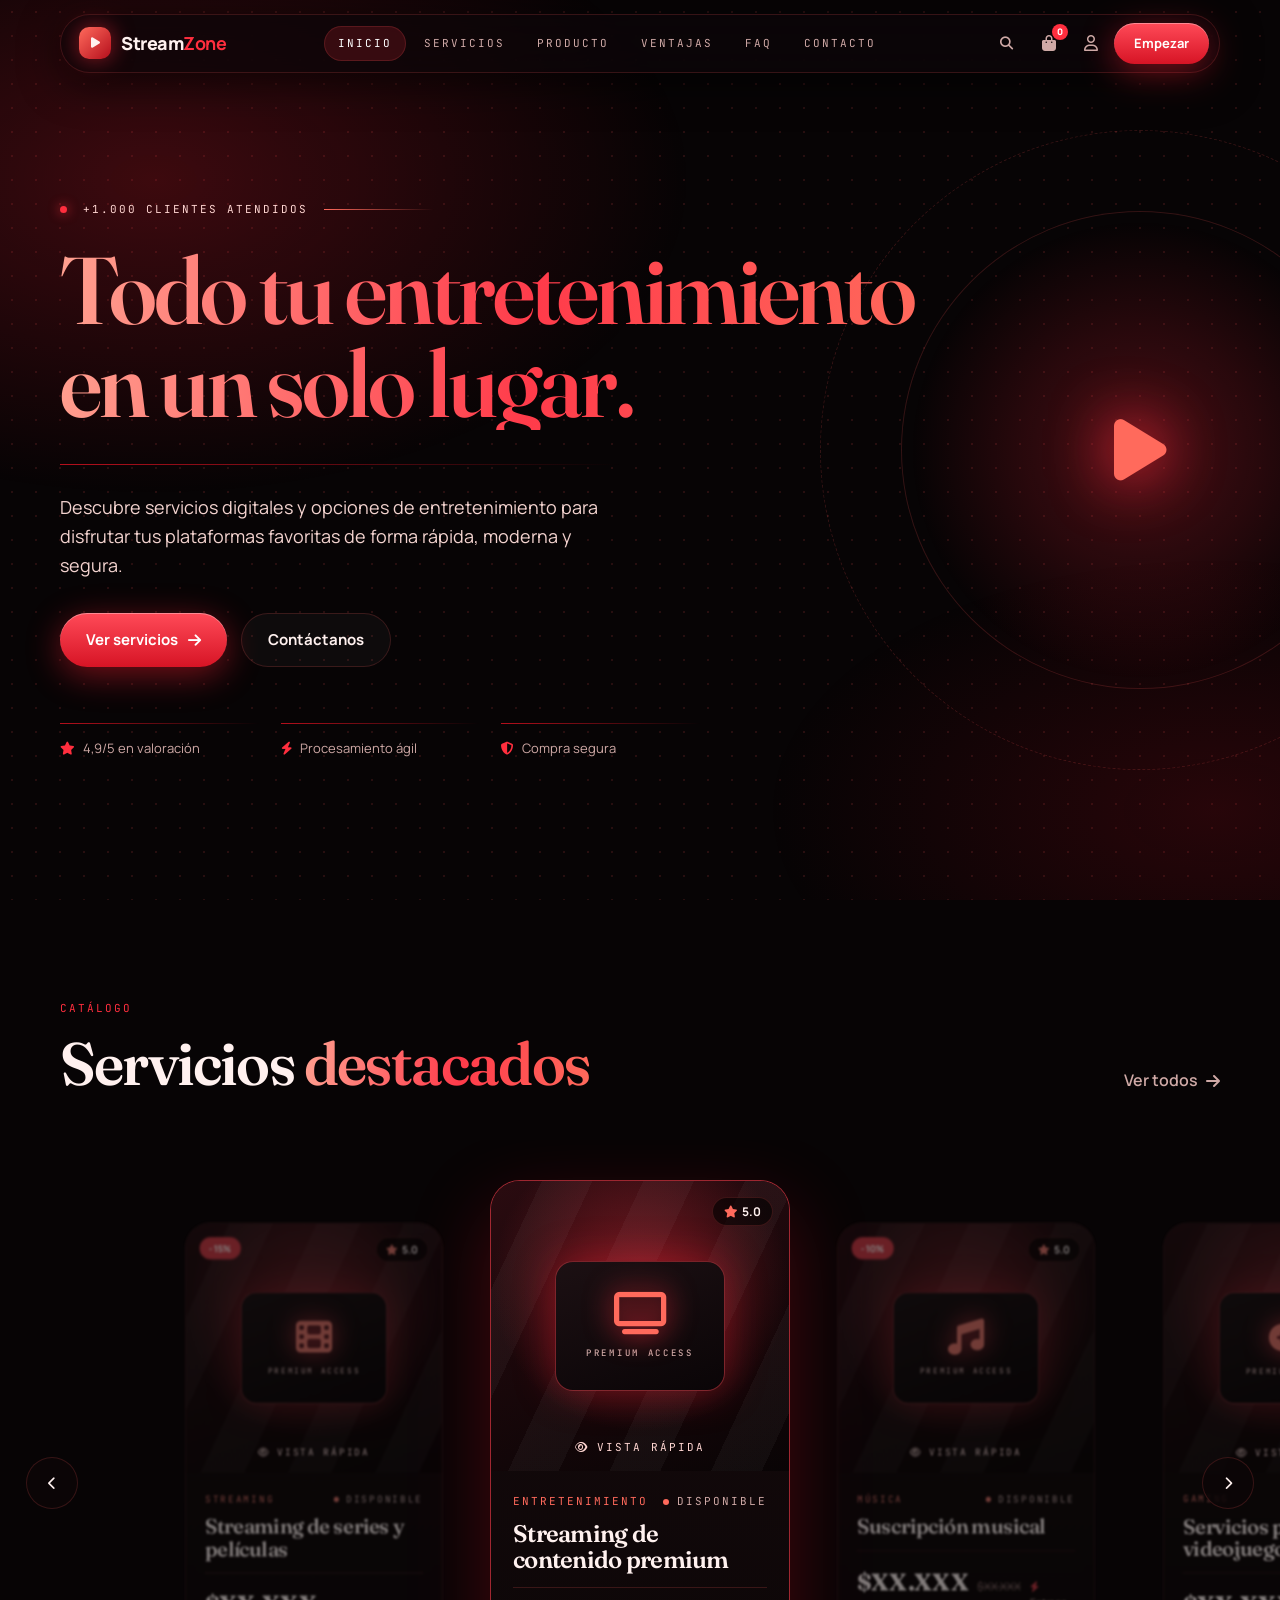
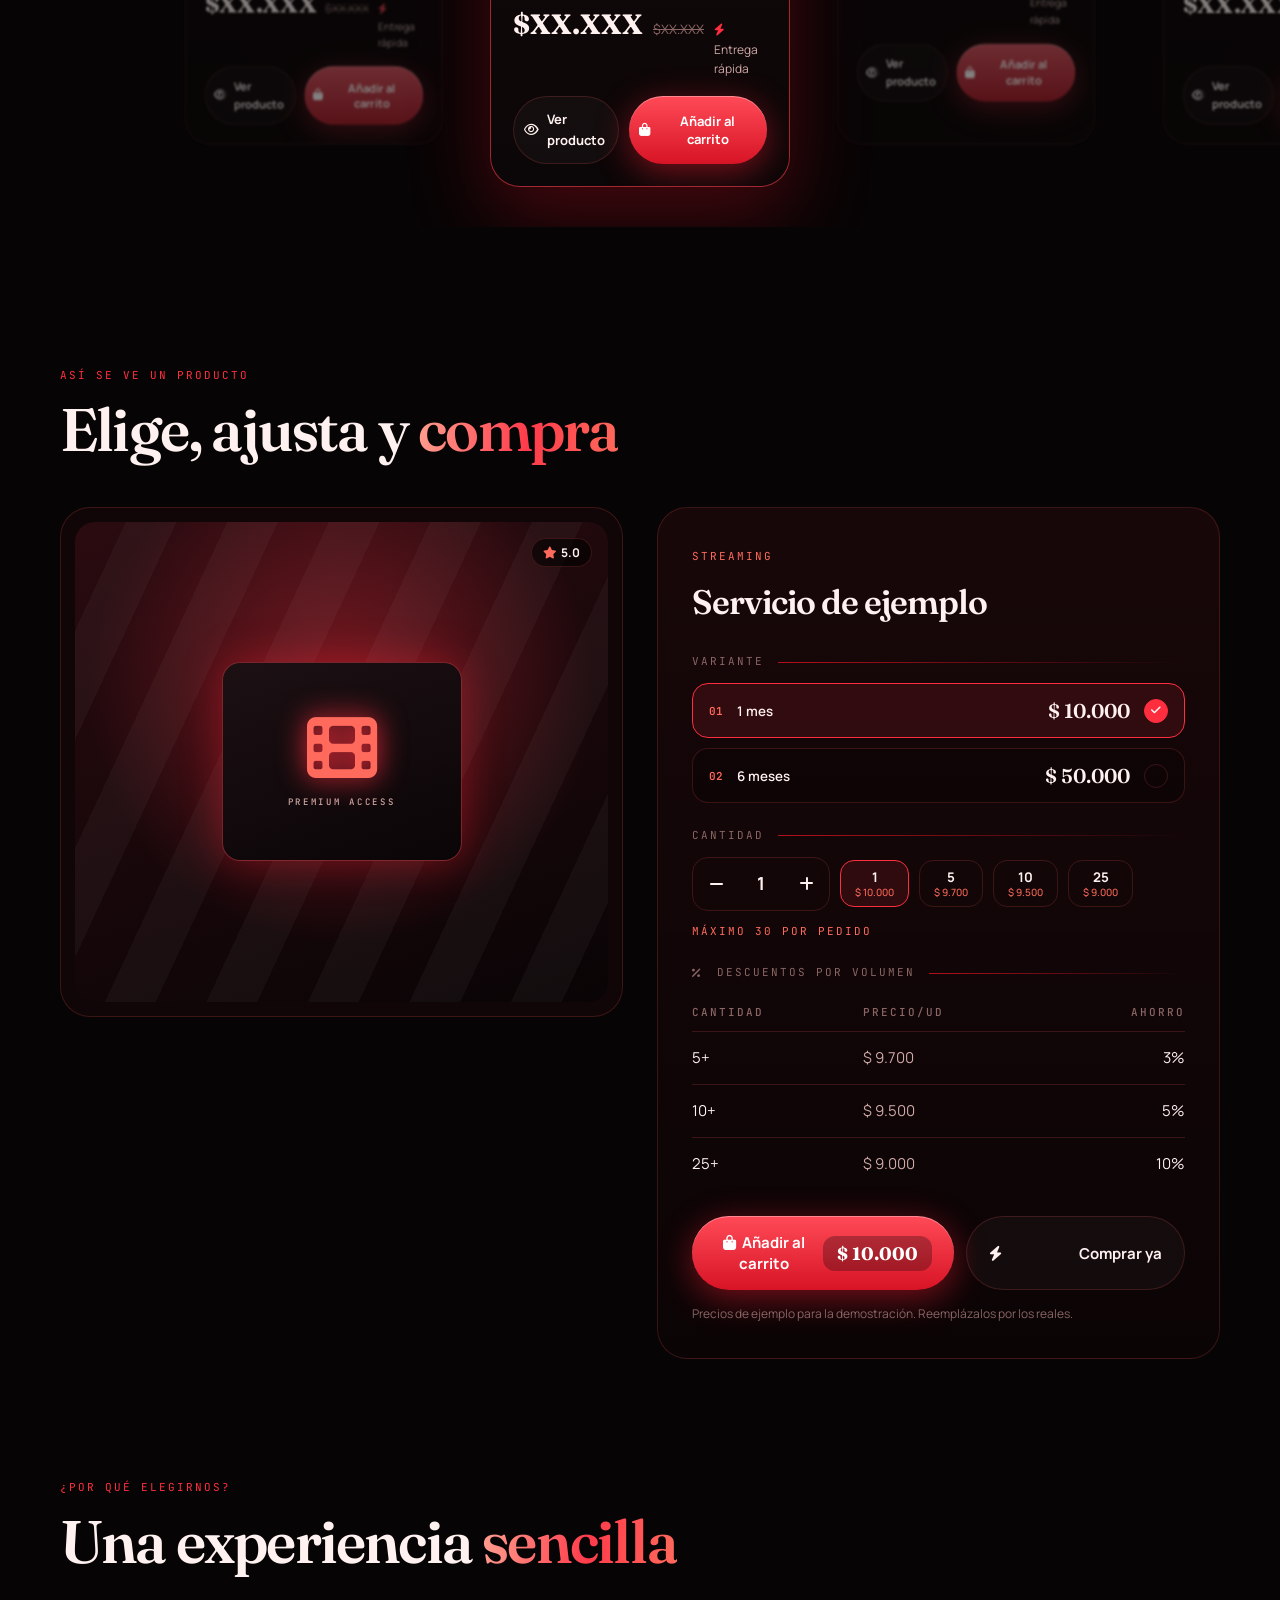
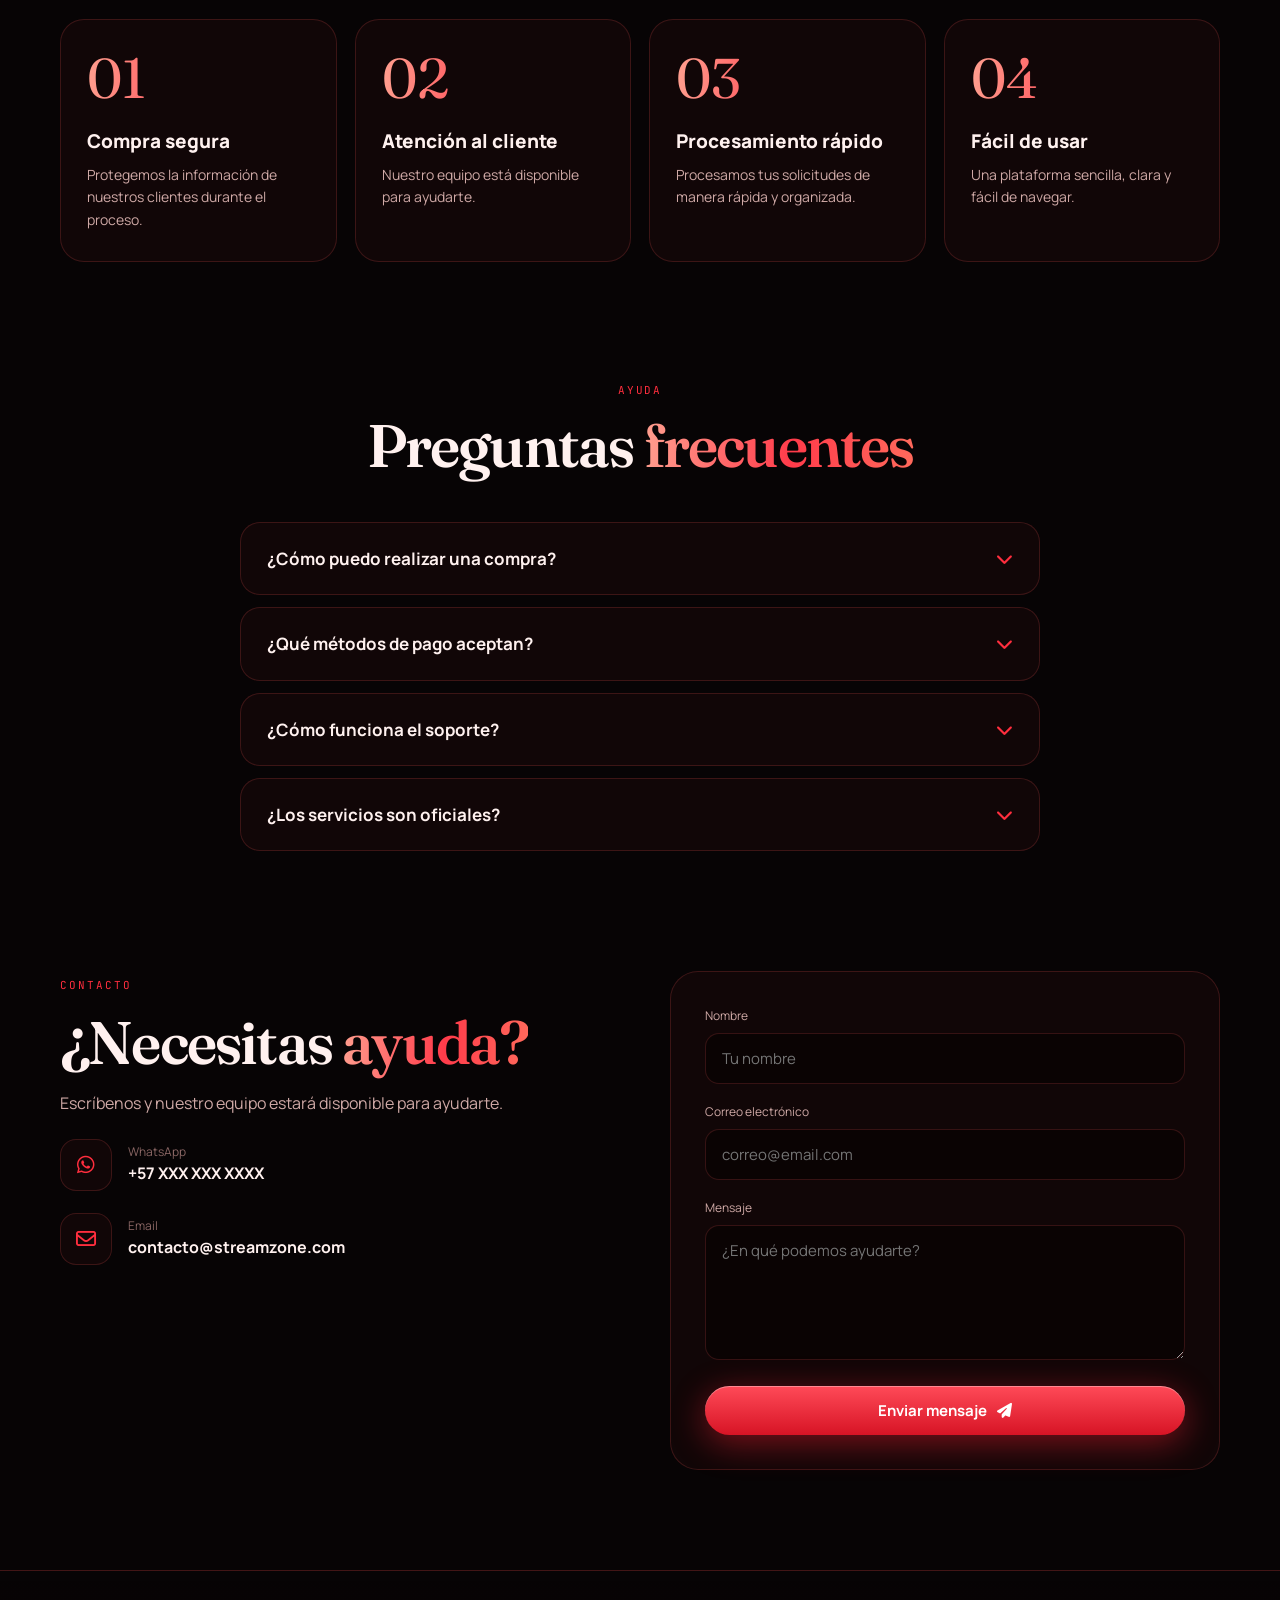
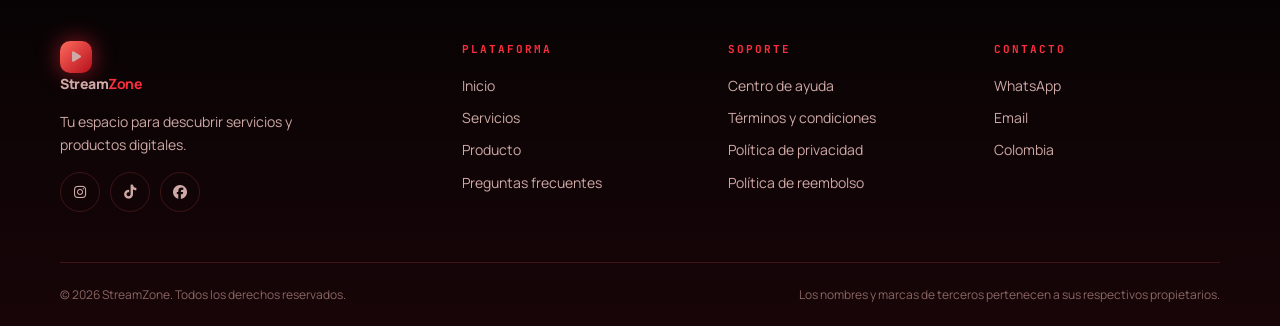
==== index.html @ 8db38787 "Add files via upload" ====
<!DOCTYPE html>
<html lang="es">
<head>
<meta charset="UTF-8">
<meta name="viewport" content="width=device-width, initial-scale=1.0">
<meta name="description" content="StreamZone - Tienda de servicios digitales y entretenimiento.">
<title>StreamZone | Servicios Digitales</title>
<link rel="preconnect" href="https://fonts.googleapis.com">
<link rel="preconnect" href="https://fonts.gstatic.com" crossorigin>
<link rel="stylesheet" href="https://fonts.googleapis.com/css2?family=Fraunces:opsz,wght@9..144,500;9..144,600&family=JetBrains+Mono:wght@400;500&family=Manrope:wght@400;500;600;700;800&display=swap">
<link rel="stylesheet" href="https://cdnjs.cloudflare.com/ajax/libs/font-awesome/6.5.2/css/all.min.css">
<style>
:root{--bg:#070405;--bg2:#0f0709;--card:rgba(255,70,70,.045);--line:rgba(255,90,90,.18);--tx:#fff1ef;--tx2:#cfa9a6;--tx3:#8a6664;--r:#ff2e3e;--r2:#ff6a5c;--r3:#b50f1c;--cw:300px}
*{margin:0;padding:0;box-sizing:border-box}
html{scroll-behavior:smooth;scroll-padding-top:100px}
body{font-family:Manrope,system-ui,sans-serif;background:var(--bg);color:var(--tx);line-height:1.6;overflow-x:hidden;-webkit-font-smoothing:antialiased}
a{color:inherit;text-decoration:none}button,input,textarea{font-family:inherit}button{border:0;cursor:pointer;background:none;color:inherit}
:focus-visible{outline:2px solid var(--r);outline-offset:3px}[hidden]{display:none!important}
.wrap{width:min(calc(100% - 40px),1160px);margin-inline:auto}
.mono{font-family:"JetBrains Mono",monospace;text-transform:uppercase;letter-spacing:.18em;font-size:11px}
h1,h2,h3,.sf{font-family:Fraunces,Georgia,serif;font-weight:600;letter-spacing:-.03em}
.grad{background:linear-gradient(95deg,#ffa090,#ff3b4a 55%,#ff6a5c);-webkit-background-clip:text;background-clip:text;color:transparent}
body::before{content:"";position:fixed;inset:0;z-index:-1;background:radial-gradient(ellipse 60% 50% at 12% 20%,rgba(255,30,50,.22),transparent 70%),radial-gradient(ellipse 50% 40% at 95% 90%,rgba(190,15,30,.18),transparent 70%),radial-gradient(rgba(255,90,90,.13) 1px,transparent 1px) 0 0/24px 24px}

/* NAV */
.nav{position:fixed;top:14px;left:50%;transform:translateX(-50%);z-index:50;width:min(calc(100% - 28px),1160px);display:flex;align-items:center;justify-content:space-between;gap:16px;padding:8px 10px 8px 18px;background:rgba(12,6,8,.75);border:1px solid var(--line);border-radius:60px;-webkit-backdrop-filter:blur(18px);backdrop-filter:blur(18px);box-shadow:0 10px 40px rgba(0,0,0,.6)}
.logo{display:flex;align-items:center;gap:10px;font-weight:800;font-size:18px;letter-spacing:-.5px}
.logo i{width:32px;height:32px;display:grid;place-items:center;border-radius:10px;background:linear-gradient(135deg,var(--r2),var(--r3));font-size:12px;box-shadow:0 0 22px rgba(255,40,60,.55)}
.logo b{color:var(--r)}
.menu{display:flex;gap:4px}
.menu a{padding:9px 14px;border-radius:40px;color:var(--tx2);transition:.25s}
.menu a:hover{color:#fff}.menu a.active{color:#fff;background:rgba(255,46,62,.16);box-shadow:inset 0 0 0 1px var(--line)}
.acts{display:flex;align-items:center;gap:4px}
.ib{width:38px;height:38px;display:grid;place-items:center;border-radius:50%;color:var(--tx2);position:relative;transition:.25s}
.ib:hover{background:rgba(255,46,62,.14);color:#fff}
.cart-count{position:absolute;top:0;right:0;min-width:16px;height:16px;padding:0 4px;border-radius:9px;background:var(--r);color:#fff;font-size:9px;font-weight:800;display:grid;place-items:center}
.btn{display:inline-flex;align-items:center;justify-content:center;gap:10px;padding:14px 26px;border-radius:50px;font-weight:700;font-size:15px;transition:.3s}
.btn:hover{transform:translateY(-2px)}
.btn-r{background:linear-gradient(180deg,#ff4a58,#d71425);color:#fff;box-shadow:0 8px 34px rgba(255,30,50,.45),inset 0 1px 0 rgba(255,255,255,.35)}
.btn-r:hover{box-shadow:0 12px 48px rgba(255,30,50,.7),inset 0 1px 0 rgba(255,255,255,.35)}
.btn-g{border:1px solid var(--line);background:rgba(255,255,255,.03)}.btn-g:hover{background:rgba(255,46,62,.12)}
.btn:disabled{opacity:.7;transform:none;cursor:default}
.nav .btn{padding:10px 20px;font-size:13px}
.mb{display:none}
.sbar{position:fixed;top:78px;left:50%;transform:translateX(-50%);z-index:49;width:min(calc(100% - 28px),700px);display:flex;gap:8px;padding:8px;background:rgba(12,6,8,.92);border:1px solid var(--line);border-radius:40px;-webkit-backdrop-filter:blur(18px);backdrop-filter:blur(18px)}
.sbar input{flex:1;background:none;border:0;color:#fff;padding:8px 14px;font-size:14px}.sbar input:focus{outline:0}

/* HERO */
.hero{min-height:100vh;display:flex;align-items:center;padding:130px 0 70px;position:relative;overflow:hidden}
.ring{position:absolute;right:-180px;top:50%;width:640px;height:640px;margin-top:-320px;border-radius:50%;border:1px dashed var(--line);animation:spin 60s linear infinite}
.ring::before{content:"";position:absolute;inset:80px;border-radius:50%;border:1px solid var(--line);background:radial-gradient(circle,rgba(255,40,60,.28),transparent 68%)}
.ring i{position:absolute;left:50%;top:50%;transform:translate(-50%,-50%);font-size:70px;color:var(--r2);filter:drop-shadow(0 0 30px var(--r))}
.eye{display:flex;align-items:center;gap:16px;color:#ffd6d2;margin-bottom:26px}
.eye::before{content:"";width:7px;height:7px;border-radius:50%;background:var(--r);box-shadow:0 0 12px var(--r)}
.eye::after{content:"";width:110px;height:1px;background:linear-gradient(90deg,var(--r2),transparent)}
h1{font-size:clamp(46px,7.4vw,100px);line-height:.98;margin-bottom:34px;max-width:860px;position:relative}
.rule{height:1px;max-width:560px;background:linear-gradient(90deg,var(--r3),transparent);margin-bottom:28px}
.lead{max-width:540px;color:#f3d3cf;font-size:18px;margin-bottom:34px;position:relative}
.hb{display:flex;flex-wrap:wrap;gap:14px;margin-bottom:56px;position:relative}
.strip{display:flex;flex-wrap:wrap;gap:22px;max-width:640px;position:relative}
.strip div{flex:1;min-width:150px;padding-top:14px;border-top:1px solid;border-image:linear-gradient(90deg,var(--r3),transparent) 1;font-size:13px;color:var(--tx2);display:flex;gap:8px;align-items:center}
.strip i{color:var(--r)}
@keyframes spin{to{transform:rotate(360deg)}}

/* SECCIONES */
.sec{padding:100px 0}
.sh{display:flex;justify-content:space-between;align-items:flex-end;gap:20px;margin-bottom:46px;flex-wrap:wrap}
.sh .mono{color:var(--r);display:block;margin-bottom:14px}
h2{font-size:clamp(34px,4.8vw,60px);line-height:1.04}
.sh>a{color:var(--tx2);display:flex;gap:8px;align-items:center;font-weight:600}.sh>a:hover{color:var(--r2)}

/* CARRUSEL */
.carw{position:relative}
.car{display:flex;gap:26px;overflow-x:auto;scroll-snap-type:x mandatory;padding:40px calc(50% - var(--cw)/2);scrollbar-width:none;-webkit-overflow-scrolling:touch}
.car::-webkit-scrollbar{display:none}
.car .card{flex:0 0 var(--cw);scroll-snap-align:center;border:1px solid var(--line);border-radius:30px;background:linear-gradient(180deg,#160a0c,#0b0607);overflow:hidden;transform:scale(.86);opacity:.5;filter:blur(1.5px) saturate(.7);transition:transform .45s,opacity .45s,filter .45s,border-color .45s,box-shadow .45s}
.car .card.on{transform:none;opacity:1;filter:none;border-color:rgba(255,60,75,.6);box-shadow:0 30px 80px rgba(255,20,40,.25)}
.art{position:relative;height:290px;display:grid;place-items:center;background:radial-gradient(circle at 50% 35%,rgba(255,50,65,.4),transparent 62%),linear-gradient(160deg,#2a0b10,#090405);overflow:hidden}
.art::before{content:"";position:absolute;inset:0;background:repeating-linear-gradient(115deg,transparent 0 46px,rgba(255,255,255,.035) 46px 92px)}
.env{position:relative;width:170px;padding:30px 16px;border-radius:18px;text-align:center;background:linear-gradient(160deg,#1c1013,#0a0507);border:1px solid rgba(255,70,80,.45);box-shadow:0 0 40px rgba(255,30,50,.35)}
.env i{font-size:42px;color:var(--r2);filter:drop-shadow(0 0 14px var(--r));margin-bottom:12px;display:block}
.env b{display:block;font-family:"JetBrains Mono",monospace;font-size:9px;letter-spacing:.3em;color:var(--tx2);font-weight:500}
.rate{position:absolute;top:16px;right:16px;padding:4px 11px;border-radius:20px;background:rgba(0,0,0,.6);border:1px solid var(--line);font-size:12px;font-weight:700;z-index:2}.rate i{color:var(--r2);margin-right:4px}
.dsc{position:absolute;top:16px;left:16px;padding:4px 11px;border-radius:20px;background:var(--r);font-size:11px;font-weight:800;z-index:2}
.qv{position:absolute;bottom:14px;left:0;right:0;text-align:center;color:#ffd6d2;z-index:2}.qv i{margin-right:8px}
.inf{padding:22px}
.row{display:flex;justify-content:space-between;margin-bottom:10px}
.row .c1{color:var(--r2)}.row .stk{color:var(--tx2)}.row .stk::before{content:"";display:inline-block;width:6px;height:6px;border-radius:50%;background:#ff6a5c;margin-right:8px}
.inf h3{font-size:24px;line-height:1.1;margin-bottom:14px}
.pr{display:flex;align-items:baseline;gap:10px;padding-top:14px;border-top:1px solid var(--line);margin-bottom:18px}
.pr strong{font-family:Fraunces,serif;font-size:28px}.pr s{color:var(--tx3);font-size:13px}
.pr span{margin-left:auto;color:var(--tx2);font-size:12px}.pr span i{color:var(--r);margin-right:5px}
.bt{display:grid;grid-template-columns:1fr 1.3fr;gap:10px}
.bt .btn{padding:12px 10px;font-size:13px;gap:8px}
.add.added{background:#2bd576!important;transform:scale(1.04)}
.nx{position:absolute;top:50%;right:2%;margin-top:-26px;width:52px;height:52px;border-radius:50%;border:1px solid var(--line);background:rgba(12,6,8,.85);display:grid;place-items:center;z-index:5;transition:.25s}
.nx:hover{background:var(--r);border-color:var(--r)}.pv{right:auto;left:2%}
.nores{text-align:center;color:var(--tx2);padding:30px 0}

/* DETALLE */
.det{display:grid;grid-template-columns:1fr 1fr;gap:34px;align-items:start}
.frame{padding:14px;border:1px solid var(--line);border-radius:30px;background:var(--card);position:sticky;top:100px}
.frame .art{height:min(480px,70vw);border-radius:20px}.frame .env{width:240px;padding:50px 20px}.frame .env i{font-size:70px}
.panel{padding:34px;border:1px solid var(--line);border-radius:30px;background:linear-gradient(180deg,rgba(255,60,70,.07),rgba(255,60,70,.02))}
.panel h3{font-size:34px;margin:8px 0 22px}
.lb{display:flex;align-items:center;gap:14px;color:var(--tx3);margin:24px 0 12px}.lb::after{content:"";flex:1;height:1px;background:linear-gradient(90deg,var(--r3),transparent)}
.var{display:flex;align-items:center;gap:14px;width:100%;padding:14px 16px;margin-bottom:10px;border:1px solid var(--line);border-radius:16px;background:rgba(0,0,0,.25);text-align:left;font-weight:600;transition:.25s}
.var small{color:var(--r2);font-family:"JetBrains Mono",monospace;font-size:11px}
.var em{margin-left:auto;font-style:normal;font-family:Fraunces,serif;font-size:20px}
.var u{width:24px;height:24px;border-radius:50%;border:1px solid var(--line);display:grid;place-items:center;font-size:11px;text-decoration:none;color:transparent}
.var[aria-pressed=true]{border-color:var(--r);background:rgba(255,46,62,.12)}.var[aria-pressed=true] u{background:var(--r);border-color:var(--r);color:#fff}
.qr{display:flex;flex-wrap:wrap;gap:10px;align-items:center}
.qs{display:flex;align-items:center;border:1px solid var(--line);border-radius:16px;overflow:hidden}
.qs button{width:46px;height:52px;font-size:16px}.qs button:hover{background:rgba(255,46,62,.15)}
.qs output{min-width:44px;text-align:center;font-weight:700;font-size:18px}
.pz{padding:8px 14px;border:1px solid var(--line);border-radius:14px;text-align:center;font-weight:700;line-height:1.25;transition:.25s}
.pz small{display:block;font-size:10px;color:var(--r2);font-weight:500}
.pz:hover,.pz.on{border-color:var(--r);background:rgba(255,46,62,.12)}
.mx{color:var(--r2);margin-top:12px}
table{width:100%;border-collapse:collapse;font-size:15px}
th{color:var(--tx3);font-weight:500;text-align:left;padding:10px 0}th:last-child,td:last-child{text-align:right}
td{padding:14px 0;border-top:1px solid var(--line)}td:nth-child(2){color:var(--tx2)}
.cta{display:grid;grid-template-columns:1.2fr 1fr;gap:12px;margin-top:26px}
.cta .btn{justify-content:space-between;padding:16px 22px}
.cta .pt{padding:6px 14px;border-radius:12px;background:rgba(0,0,0,.28);font-family:Fraunces,serif;font-size:18px}
.note{color:var(--tx3);font-size:12px;margin-top:14px}

/* VENTAJAS / FAQ / CONTACTO */
.adv{display:grid;grid-template-columns:repeat(4,1fr);gap:18px}
.card.ad{padding:30px 26px;border:1px solid var(--line);border-radius:24px;background:var(--card);transition:.3s}
.card.ad:hover{transform:translateY(-5px);border-color:rgba(255,60,75,.55)}
.n{font-family:Fraunces,serif;font-size:56px;line-height:1;margin-bottom:20px;display:block}
.ad h3{font-family:Manrope;font-size:19px;font-weight:800;margin-bottom:8px;letter-spacing:0}.ad p{color:var(--tx2);font-size:14px}
.faq{max-width:800px;margin-inline:auto;display:grid;gap:12px}
details{border:1px solid var(--line);border-radius:20px;background:var(--card);transition:.3s}
details[open]{border-color:rgba(255,60,75,.55);background:rgba(255,46,62,.07)}
summary{list-style:none;display:flex;justify-content:space-between;gap:16px;align-items:center;padding:22px 26px;font-weight:700;font-size:17px;cursor:pointer}
summary::-webkit-details-marker{display:none}summary i{color:var(--r);transition:.3s}details[open] summary i{transform:rotate(180deg)}
details p{padding:0 26px 24px;color:var(--tx2)}
.cg{display:grid;grid-template-columns:1fr 1fr;gap:60px;align-items:start}
.ci{display:flex;gap:16px;align-items:center;margin-top:22px}
.ci>i{width:52px;height:52px;display:grid;place-items:center;border-radius:16px;border:1px solid var(--line);color:var(--r);font-size:20px;background:var(--card)}
.ci span{display:block;color:var(--tx3);font-size:12px}
form{padding:34px;border:1px solid var(--line);border-radius:28px;background:var(--card)}
.fg{margin-bottom:18px}.fg label{display:block;font-size:12px;margin-bottom:8px;color:var(--tx2)}
.fg input,.fg textarea{width:100%;padding:14px 16px;border-radius:14px;border:1px solid var(--line);background:rgba(0,0,0,.4);color:#fff;font-size:15px;resize:vertical}
.fg input:focus,.fg textarea:focus{outline:0;border-color:var(--r);box-shadow:0 0 0 4px rgba(255,46,62,.16)}
form .btn{width:100%}

/* FOOTER */
footer{border-top:1px solid var(--line);padding:70px 0 0;background:linear-gradient(180deg,transparent,rgba(255,30,50,.07))}
.fgrid{display:grid;grid-template-columns:1.6fr 1fr 1fr 1fr;gap:40px;padding-bottom:50px}
.fgrid p{color:var(--tx2);font-size:14px;margin:16px 0;max-width:300px}
.fgrid h4{color:var(--r);margin-bottom:16px}
.fgrid a,.fgrid span{display:block;color:var(--tx2);font-size:14px;margin-bottom:10px}.fgrid a:hover{color:var(--r2)}
.soc{display:flex;gap:10px}.soc a{width:40px;height:40px;display:grid!important;place-items:center;border:1px solid var(--line);border-radius:50%;margin:0!important}
.fb{border-top:1px solid var(--line);padding:22px 0;color:var(--tx3);font-size:12px;display:flex;justify-content:space-between;flex-wrap:wrap;gap:8px}
.up{position:fixed;right:20px;bottom:20px;width:48px;height:48px;border-radius:50%;border:1px solid var(--line);background:rgba(12,6,8,.85);z-index:40;display:grid;place-items:center;transition:.25s}.up:hover{background:var(--r)}

.rv{opacity:0;transform:translateY(30px);transition:opacity .8s ease,transform .8s ease}.rv.in{opacity:1;transform:none}
@media(max-width:980px){
.det,.cg{grid-template-columns:1fr}.frame{position:static}.adv{grid-template-columns:repeat(2,1fr)}.fgrid{grid-template-columns:1fr 1fr}.ring{opacity:.4}
.mb{display:grid}.nav .btn{display:none}
.menu{display:none;position:absolute;top:calc(100% + 10px);left:0;right:0;flex-direction:column;padding:12px;background:rgba(12,6,8,.97);border:1px solid var(--line);border-radius:24px}
.menu.active{display:flex}.menu a{padding:14px 16px}}
@media(max-width:600px){:root{--cw:262px}.sec{padding:70px 0}.adv,.fgrid{grid-template-columns:1fr}.nx{display:none}.panel{padding:24px}.cta{grid-template-columns:1fr}}
@media(prefers-reduced-motion:reduce){*{animation:none!important;transition:none!important}.rv{opacity:1;transform:none}}

</style>
</head>
<body>
<header class="nav">
<a href="index.html" class="logo"><i class="fa-solid fa-play"></i><span>Stream<b>Zone</b></span></a>
<nav class="menu mono" id="menu"><a href="#inicio" class="active">Inicio</a><a href="#servicios">Servicios</a><a href="#detalle">Producto</a><a href="#ventajas">Ventajas</a><a href="#preguntas">FAQ</a><a href="#contacto">Contacto</a></nav>
<div class="acts">
<button class="ib sb" aria-label="Buscar" aria-expanded="false"><i class="fa-solid fa-magnifying-glass"></i></button>
<a href="pages/carrito.html" class="ib" aria-label="Carrito"><i class="fa-solid fa-bag-shopping"></i><span class="cart-count">0</span></a>
<a href="pages/login.html" class="ib" aria-label="Iniciar sesión"><i class="fa-regular fa-user"></i></a>
<a href="#servicios" class="btn btn-r">Empezar</a>
<button class="ib mb" aria-label="Abrir menú" aria-expanded="false"><i class="fa-solid fa-bars"></i></button></div>
</header>
<div class="sbar" hidden><input type="search" id="q" placeholder="Buscar servicio: streaming, música, gaming..." aria-label="Buscar servicio"><button class="ib sc" aria-label="Limpiar"><i class="fa-solid fa-xmark"></i></button></div>
<main>
<section class="hero" id="inicio"><div class="ring" aria-hidden="true"><i class="fa-solid fa-play"></i></div><div class="wrap">
<div class="eye mono">+1.000 clientes atendidos</div>
<h1 class="grad">Todo tu entretenimiento en un solo lugar.</h1>
<div class="rule"></div>
<p class="lead">Descubre servicios digitales y opciones de entretenimiento para disfrutar tus plataformas favoritas de forma rápida, moderna y segura.</p>
<div class="hb"><a href="#servicios" class="btn btn-r">Ver servicios <i class="fa-solid fa-arrow-right"></i></a><a href="#contacto" class="btn btn-g">Contáctanos</a></div>
<div class="strip"><div><i class="fa-solid fa-star"></i>4,9/5 en valoración</div><div><i class="fa-solid fa-bolt"></i>Procesamiento ágil</div><div><i class="fa-solid fa-shield-halved"></i>Compra segura</div></div>
</div></section>

<section class="sec" id="servicios" style="padding-bottom:40px"><div class="wrap">
<div class="sh rv"><div><span class="mono">Catálogo</span><h2>Servicios <span class="grad">destacados</span></h2></div><a href="pages/servicios.html">Ver todos <i class="fa-solid fa-arrow-right"></i></a></div></div>
<div class="carw"><button class="nx pv" aria-label="Anterior"><i class="fa-solid fa-chevron-left"></i></button><div class="car">
<article class="card" data-name="Streaming de series y películas"><div class="art"><span class="dsc">-15%</span><span class="rate"><i class="fa-solid fa-star"></i>5.0</span><div class="env"><i class="fa-solid fa-film"></i><b>PREMIUM ACCESS</b></div><span class="qv mono"><i class="fa-regular fa-eye"></i>Vista rápida</span></div>
<div class="inf"><div class="row mono"><span class="c1">Streaming</span><span class="stk">Disponible</span></div><h3>Streaming de series y películas</h3>
<div class="pr"><strong>$XX.XXX</strong><s>$XX.XXX</s><span><i class="fa-solid fa-bolt"></i>Entrega rápida</span></div>
<div class="bt"><a href="#detalle" class="btn btn-g"><i class="fa-regular fa-eye"></i>Ver producto</a><button class="btn btn-r add" data-product="p0" aria-label="Añadir Streaming de series y películas al carrito"><i class="fa-solid fa-bag-shopping"></i>Añadir al carrito</button></div></div></article>
<article class="card" data-name="Streaming de contenido premium"><div class="art"><span class="rate"><i class="fa-solid fa-star"></i>5.0</span><div class="env"><i class="fa-solid fa-tv"></i><b>PREMIUM ACCESS</b></div><span class="qv mono"><i class="fa-regular fa-eye"></i>Vista rápida</span></div>
<div class="inf"><div class="row mono"><span class="c1">Entretenimiento</span><span class="stk">Disponible</span></div><h3>Streaming de contenido premium</h3>
<div class="pr"><strong>$XX.XXX</strong><s>$XX.XXX</s><span><i class="fa-solid fa-bolt"></i>Entrega rápida</span></div>
<div class="bt"><a href="#detalle" class="btn btn-g"><i class="fa-regular fa-eye"></i>Ver producto</a><button class="btn btn-r add" data-product="p1" aria-label="Añadir Streaming de contenido premium al carrito"><i class="fa-solid fa-bag-shopping"></i>Añadir al carrito</button></div></div></article>
<article class="card" data-name="Suscripción musical"><div class="art"><span class="dsc">-10%</span><span class="rate"><i class="fa-solid fa-star"></i>5.0</span><div class="env"><i class="fa-solid fa-music"></i><b>PREMIUM ACCESS</b></div><span class="qv mono"><i class="fa-regular fa-eye"></i>Vista rápida</span></div>
<div class="inf"><div class="row mono"><span class="c1">Música</span><span class="stk">Disponible</span></div><h3>Suscripción musical</h3>
<div class="pr"><strong>$XX.XXX</strong><s>$XX.XXX</s><span><i class="fa-solid fa-bolt"></i>Entrega rápida</span></div>
<div class="bt"><a href="#detalle" class="btn btn-g"><i class="fa-regular fa-eye"></i>Ver producto</a><button class="btn btn-r add" data-product="p2" aria-label="Añadir Suscripción musical al carrito"><i class="fa-solid fa-bag-shopping"></i>Añadir al carrito</button></div></div></article>
<article class="card" data-name="Servicios para videojuegos"><div class="art"><span class="rate"><i class="fa-solid fa-star"></i>5.0</span><div class="env"><i class="fa-solid fa-gamepad"></i><b>PREMIUM ACCESS</b></div><span class="qv mono"><i class="fa-regular fa-eye"></i>Vista rápida</span></div>
<div class="inf"><div class="row mono"><span class="c1">Gaming</span><span class="stk">Disponible</span></div><h3>Servicios para videojuegos</h3>
<div class="pr"><strong>$XX.XXX</strong><s>$XX.XXX</s><span><i class="fa-solid fa-bolt"></i>Entrega rápida</span></div>
<div class="bt"><a href="#detalle" class="btn btn-g"><i class="fa-regular fa-eye"></i>Ver producto</a><button class="btn btn-r add" data-product="p3" aria-label="Añadir Servicios para videojuegos al carrito"><i class="fa-solid fa-bag-shopping"></i>Añadir al carrito</button></div></div></article>
<article class="card" data-name="Herramientas digitales"><div class="art"><span class="rate"><i class="fa-solid fa-star"></i>5.0</span><div class="env"><i class="fa-solid fa-wand-magic-sparkles"></i><b>PREMIUM ACCESS</b></div><span class="qv mono"><i class="fa-regular fa-eye"></i>Vista rápida</span></div>
<div class="inf"><div class="row mono"><span class="c1">Herramientas</span><span class="stk">Disponible</span></div><h3>Herramientas digitales</h3>
<div class="pr"><strong>$XX.XXX</strong><s>$XX.XXX</s><span><i class="fa-solid fa-bolt"></i>Entrega rápida</span></div>
<div class="bt"><a href="#detalle" class="btn btn-g"><i class="fa-regular fa-eye"></i>Ver producto</a><button class="btn btn-r add" data-product="p4" aria-label="Añadir Herramientas digitales al carrito"><i class="fa-solid fa-bag-shopping"></i>Añadir al carrito</button></div></div></article>
</div><button class="nx" aria-label="Siguiente"><i class="fa-solid fa-chevron-right"></i></button></div>
<p class="nores" hidden>No encontramos ningún servicio con esa búsqueda.</p></section>

<section class="sec" id="detalle"><div class="wrap">
<div class="sh rv"><div><span class="mono">Así se ve un producto</span><h2>Elige, ajusta y <span class="grad">compra</span></h2></div></div>
<div class="det">
<div class="frame rv"><div class="art"><span class="rate"><i class="fa-solid fa-star"></i>5.0</span><div class="env"><i class="fa-solid fa-film"></i><b>PREMIUM ACCESS</b></div></div></div>
<div class="panel rv"><span class="mono" style="color:var(--r2)">Streaming</span><h3>Servicio de ejemplo</h3>
<div class="lb mono">Variante</div><div id="vars"></div>
<div class="lb mono">Cantidad</div>
<div class="qr"><div class="qs"><button id="qm" aria-label="Menos"><i class="fa-solid fa-minus"></i></button><output id="qv">1</output><button id="qp" aria-label="Más"><i class="fa-solid fa-plus"></i></button></div><div id="pz" class="qr"></div></div>
<p class="mx mono">Máximo 30 por pedido</p>
<div class="lb mono"><i class="fa-solid fa-percent"></i>Descuentos por volumen</div>
<table><thead class="mono"><tr><th>Cantidad</th><th>Precio/ud</th><th>Ahorro</th></tr></thead><tbody id="tb"></tbody></table>
<div class="cta"><button class="btn btn-r" id="dAdd"><span><i class="fa-solid fa-bag-shopping"></i>&nbsp; Añadir al carrito</span><span class="pt" id="tot"></span></button><button class="btn btn-g" id="dBuy"><i class="fa-solid fa-bolt"></i>Comprar ya</button></div>
<p class="note">Precios de ejemplo para la demostración. Reemplázalos por los reales.</p></div>
</div></div></section>

<section class="sec" id="ventajas" style="padding-top:20px"><div class="wrap">
<div class="sh rv"><div><span class="mono">¿Por qué elegirnos?</span><h2>Una experiencia <span class="grad">sencilla</span></h2></div></div>
<div class="adv">
<div class="card ad rv"><span class="n grad">01</span><h3>Compra segura</h3><p>Protegemos la información de nuestros clientes durante el proceso.</p></div>
<div class="card ad rv"><span class="n grad">02</span><h3>Atención al cliente</h3><p>Nuestro equipo está disponible para ayudarte.</p></div>
<div class="card ad rv"><span class="n grad">03</span><h3>Procesamiento rápido</h3><p>Procesamos tus solicitudes de manera rápida y organizada.</p></div>
<div class="card ad rv"><span class="n grad">04</span><h3>Fácil de usar</h3><p>Una plataforma sencilla, clara y fácil de navegar.</p></div>
</div></div></section>

<section class="sec" id="preguntas" style="padding-top:20px"><div class="wrap">
<div class="sh rv" style="justify-content:center;text-align:center"><div><span class="mono">Ayuda</span><h2>Preguntas <span class="grad">frecuentes</span></h2></div></div>
<div class="faq rv">
<details name="faq"><summary>¿Cómo puedo realizar una compra? <i class="fa-solid fa-chevron-down"></i></summary><p>Selecciona el servicio que deseas, agrégalo al carrito y continúa con el proceso de compra.</p></details>
<details name="faq"><summary>¿Qué métodos de pago aceptan? <i class="fa-solid fa-chevron-down"></i></summary><p>En esta sección posteriormente agregaremos los métodos de pago disponibles.</p></details>
<details name="faq"><summary>¿Cómo funciona el soporte? <i class="fa-solid fa-chevron-down"></i></summary><p>Nuestro equipo puede ayudarte con preguntas relacionadas con tu pedido y los servicios disponibles.</p></details>
<details name="faq"><summary>¿Los servicios son oficiales? <i class="fa-solid fa-chevron-down"></i></summary><p>Los productos y suscripciones deben obtenerse mediante canales autorizados y de acuerdo con las condiciones de cada proveedor.</p></details>
</div></div></section>

<section class="sec" id="contacto" style="padding-top:20px"><div class="wrap cg">
<div class="rv"><span class="mono" style="color:var(--r)">Contacto</span><h2 style="margin:14px 0 18px">¿Necesitas <span class="grad">ayuda?</span></h2>
<p style="color:var(--tx2)">Escríbenos y nuestro equipo estará disponible para ayudarte.</p>
<div class="ci"><i class="fa-brands fa-whatsapp"></i><div><span>WhatsApp</span><strong>+57 XXX XXX XXXX</strong></div></div>
<div class="ci"><i class="fa-regular fa-envelope"></i><div><span>Email</span><strong>contacto@streamzone.com</strong></div></div></div>
<form class="rv" id="cf">
<div class="fg"><label for="nombre">Nombre</label><input id="nombre" name="nombre" placeholder="Tu nombre" autocomplete="name" required></div>
<div class="fg"><label for="email">Correo electrónico</label><input type="email" id="email" name="email" placeholder="correo@email.com" autocomplete="email" required></div>
<div class="fg"><label for="mensaje">Mensaje</label><textarea id="mensaje" name="mensaje" rows="5" placeholder="¿En qué podemos ayudarte?" required></textarea></div>
<button type="submit" class="btn btn-r">Enviar mensaje <i class="fa-solid fa-paper-plane"></i></button></form>
</div></section>
</main>

<footer>
<div class="wrap fgrid">
<div><a href="index.html" class="logo"><i class="fa-solid fa-play"></i><span>Stream<b>Zone</b></span></a><p>Tu espacio para descubrir servicios y productos digitales.</p>
<div class="soc"><a href="#" aria-label="Instagram"><i class="fa-brands fa-instagram"></i></a><a href="#" aria-label="TikTok"><i class="fa-brands fa-tiktok"></i></a><a href="#" aria-label="Facebook"><i class="fa-brands fa-facebook"></i></a></div></div>
<div><h4 class="mono">Plataforma</h4><a href="#inicio">Inicio</a><a href="#servicios">Servicios</a><a href="#detalle">Producto</a><a href="#preguntas">Preguntas frecuentes</a></div>
<div><h4 class="mono">Soporte</h4><a href="#preguntas">Centro de ayuda</a><a href="#">Términos y condiciones</a><a href="#">Política de privacidad</a><a href="#">Política de reembolso</a></div>
<div><h4 class="mono">Contacto</h4><span>WhatsApp</span><span>Email</span><span>Colombia</span></div>
</div>
<div class="wrap fb"><p>© 2026 StreamZone. Todos los derechos reservados.</p><p>Los nombres y marcas de terceros pertenecen a sus respectivos propietarios.</p></div>
</footer>
<button class="up" aria-label="Subir"><i class="fa-solid fa-arrow-up"></i></button>

<script>
document.addEventListener("DOMContentLoaded",function(){
const $=s=>document.querySelector(s),$$=s=>document.querySelectorAll(s);
const K="streamzone_cart";
const leer=()=>{try{const d=JSON.parse(localStorage.getItem(K));return Array.isArray(d)?d:[]}catch(e){return[]}};
const guardar=c=>{try{localStorage.setItem(K,JSON.stringify(c))}catch(e){}};

// Menú móvil
const mb=$(".mb"),menu=$("#menu");
function setMenu(a){menu.classList.toggle("active",a);mb.setAttribute("aria-expanded",a);mb.setAttribute("aria-label",a?"Cerrar menú":"Abrir menú");const i=mb.querySelector("i");i.classList.toggle("fa-xmark",a);i.classList.toggle("fa-bars",!a)}
mb.addEventListener("click",()=>setMenu(!menu.classList.contains("active")));
menu.querySelectorAll("a").forEach(a=>a.addEventListener("click",()=>setMenu(false)));
document.addEventListener("click",e=>{if(menu.classList.contains("active")&&!menu.contains(e.target)&&!mb.contains(e.target))setMenu(false)});
document.addEventListener("keydown",e=>{if(e.key==="Escape")setMenu(false)});

// Carrito
const cc=$(".cart-count");
const pintar=()=>{cc.textContent=leer().reduce((s,i)=>s+i.cantidad,0)};
try{if(localStorage.getItem(K)!==null&&!Array.isArray(JSON.parse(localStorage.getItem(K))))localStorage.removeItem(K)}catch(e){try{localStorage.removeItem(K)}catch(_){}}
pintar();
$$(".add").forEach(b=>b.addEventListener("click",()=>{
  const id=b.dataset.product,card=b.closest(".card"),c=leer(),x=c.find(i=>i.id===id);
  if(x)x.cantidad++;else c.push({id:id,nombre:card.dataset.name||id,cantidad:1});
  guardar(c);pintar();b.classList.add("added");setTimeout(()=>b.classList.remove("added"),350);
}));

// Buscador
const sb=$(".sbar"),q=$("#q"),cards=$$("#servicios .card"),nr=$(".nores");
const norm=t=>t.toLowerCase().normalize("NFD").replace(/[\u0300-\u036f]/g,"").trim();
function filtrar(){const t=norm(q.value);let v=0;cards.forEach(c=>{const ok=!t||norm(c.textContent).includes(t);c.hidden=!ok;if(ok)v++});nr.hidden=v>0}
$(".sb").addEventListener("click",function(){const abrir=sb.hidden;sb.hidden=!abrir;this.setAttribute("aria-expanded",abrir);if(abrir)q.focus();else{q.value="";filtrar()}});
q.addEventListener("input",()=>{filtrar();if(q.value.trim())$("#servicios").scrollIntoView({behavior:"smooth"})});
q.addEventListener("keydown",e=>{if(e.key==="Escape")$(".sb").click()});
$(".sc").addEventListener("click",()=>{q.value="";filtrar();q.focus()});

// Formulario (simulado: conéctalo a un backend o servicio de correo)
$("#cf").addEventListener("submit",function(e){
  e.preventDefault();const b=this.querySelector("button");if(b.disabled)return;
  const o=b.innerHTML;b.disabled=true;b.innerHTML='<i class="fa-solid fa-check"></i> Mensaje enviado';
  setTimeout(()=>{this.reset();b.disabled=false;b.innerHTML=o},2500);
});

// Año automático
const fp=$(".fb p");fp.textContent=fp.textContent.replace(/©\s*\d{4}/,"© "+new Date().getFullYear());

// Enlace activo según scroll
const links=$$(".menu a"),secs=Array.from(links).map(a=>$(a.getAttribute("href")));
function act(){const p=scrollY+160;let k=0;secs.forEach((s,i)=>{if(s&&s.offsetTop<=p)k=i});links.forEach((a,i)=>a.classList.toggle("active",i===k))}
addEventListener("scroll",act,{passive:true});act();

// Spotlight en tarjetas
$$(".card").forEach(c=>c.addEventListener("mousemove",e=>{const r=c.getBoundingClientRect();c.style.setProperty("--mx",(e.clientX-r.left)+"px");c.style.setProperty("--my",(e.clientY-r.top)+"px")}));

// Aparición al hacer scroll
if("IntersectionObserver" in window){
  const io=new IntersectionObserver(es=>es.forEach(e=>{if(e.isIntersecting){e.target.classList.add("in");io.unobserve(e.target)}}),{threshold:.12});
  $$(".rv").forEach((el,i)=>{el.style.transitionDelay=(i%4)*80+"ms";io.observe(el)});
}else $$(".rv").forEach(el=>el.classList.add("in"));

// Carrusel con tarjeta central destacada
const car=$(".car");
function centrar(){const r=car.getBoundingClientRect(),m=r.left+r.width/2;let best=null,bd=1e9;cards.forEach(c=>{c.classList.remove("on");if(c.hidden)return;const b=c.getBoundingClientRect(),d=Math.abs(b.left+b.width/2-m);if(d<bd){bd=d;best=c}});if(best)best.classList.add("on")}
car.addEventListener("scroll",()=>requestAnimationFrame(centrar),{passive:true});
$$(".nx").forEach((b,i)=>b.addEventListener("click",()=>car.scrollBy({left:(i?1:-1)*(cards[0].offsetWidth+26),behavior:"smooth"})));
function inicial(){const c=cards[1]||cards[0];if(c)car.scrollLeft=c.offsetLeft-(car.clientWidth-c.offsetWidth)/2;centrar()}
addEventListener("load",inicial);inicial();
q.addEventListener("input",()=>setTimeout(centrar,50));

// Detalle de producto
const V=[{n:"1 mes",p:10000},{n:"6 meses",p:50000}],T=[[5,3],[10,5],[25,10]],MAX=30;let vi=0,qty=1;
const fmt=n=>new Intl.NumberFormat("es-CO",{style:"currency",currency:"COP",maximumFractionDigits:0}).format(n);
const dsc=n=>T.reduce((d,t)=>n>=t[0]?t[1]:d,0),un=n=>V[vi].p*(1-dsc(n)/100);
function det(){
  $("#vars").innerHTML=V.map((v,i)=>`<button class="var" data-i="${i}" aria-pressed="${i===vi}"><small>0${i+1}</small>${v.n}<em>${fmt(v.p)}</em><u><i class="fa-solid fa-check"></i></u></button>`).join("");
  $("#qv").textContent=qty;
  $("#pz").innerHTML=[1,5,10,25].map(n=>`<button class="pz${n===qty?" on":""}" data-n="${n}">${n}<small>${fmt(un(n))}</small></button>`).join("");
  $("#tb").innerHTML=T.map(t=>`<tr><td>${t[0]}+</td><td>${fmt(V[vi].p*(1-t[1]/100))}</td><td>${t[1]}%</td></tr>`).join("");
  $("#tot").textContent=fmt(un(qty)*qty);
}
$("#vars").addEventListener("click",e=>{const b=e.target.closest(".var");if(b){vi=+b.dataset.i;det()}});
$("#pz").addEventListener("click",e=>{const b=e.target.closest(".pz");if(b){qty=+b.dataset.n;det()}});
$("#qm").addEventListener("click",()=>{qty=Math.max(1,qty-1);det()});
$("#qp").addEventListener("click",()=>{qty=Math.min(MAX,qty+1);det()});
function agregarDet(){const c=leer(),id="demo-"+vi,x=c.find(i=>i.id===id);if(x)x.cantidad+=qty;else c.push({id:id,nombre:"Servicio de ejemplo - "+V[vi].n,cantidad:qty});guardar(c);pintar()}
$("#dAdd").addEventListener("click",function(){agregarDet();this.classList.add("added");setTimeout(()=>this.classList.remove("added"),400)});
$("#dBuy").addEventListener("click",()=>{agregarDet();location.href="pages/carrito.html"});
det();

// Botón subir
const up=$(".up");up.addEventListener("click",()=>scrollTo({top:0,behavior:"smooth"}));
addEventListener("scroll",()=>{up.hidden=scrollY<600},{passive:true});up.hidden=true;
});

</script>
</body>
</html>
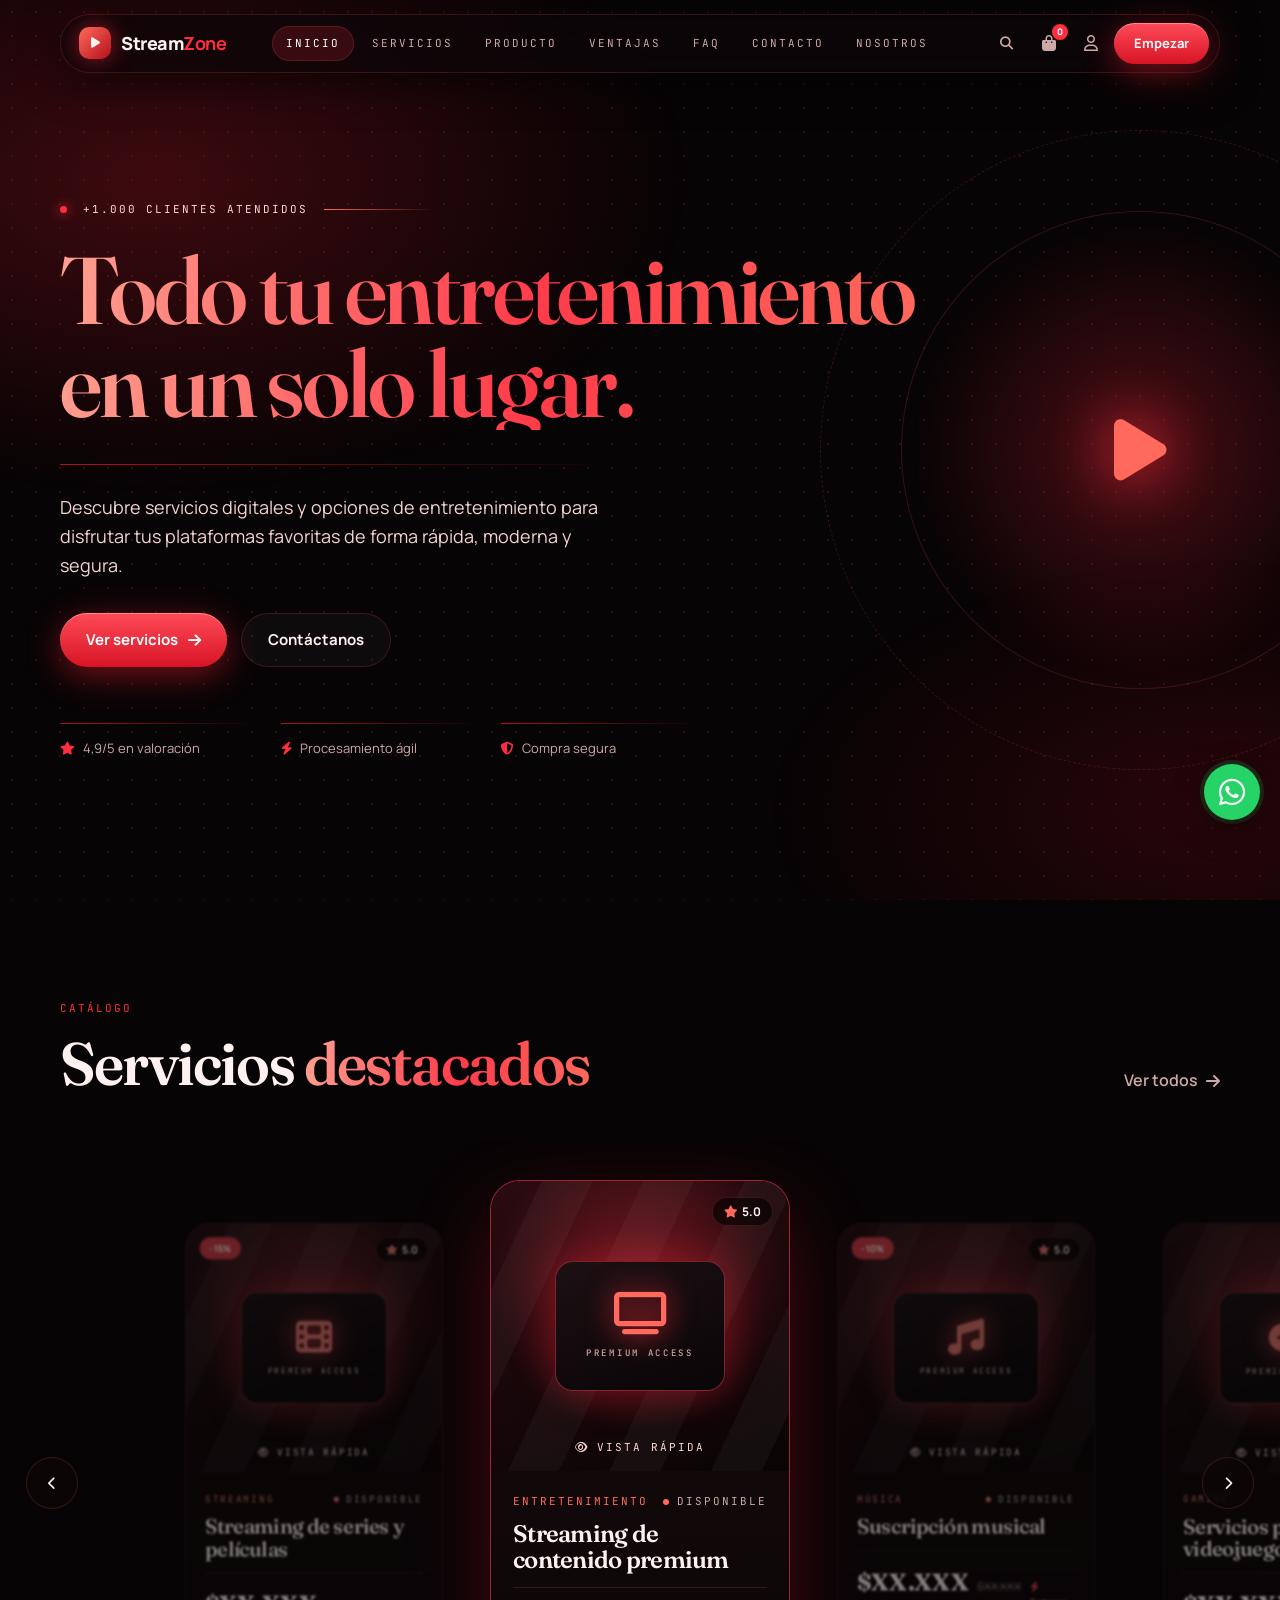
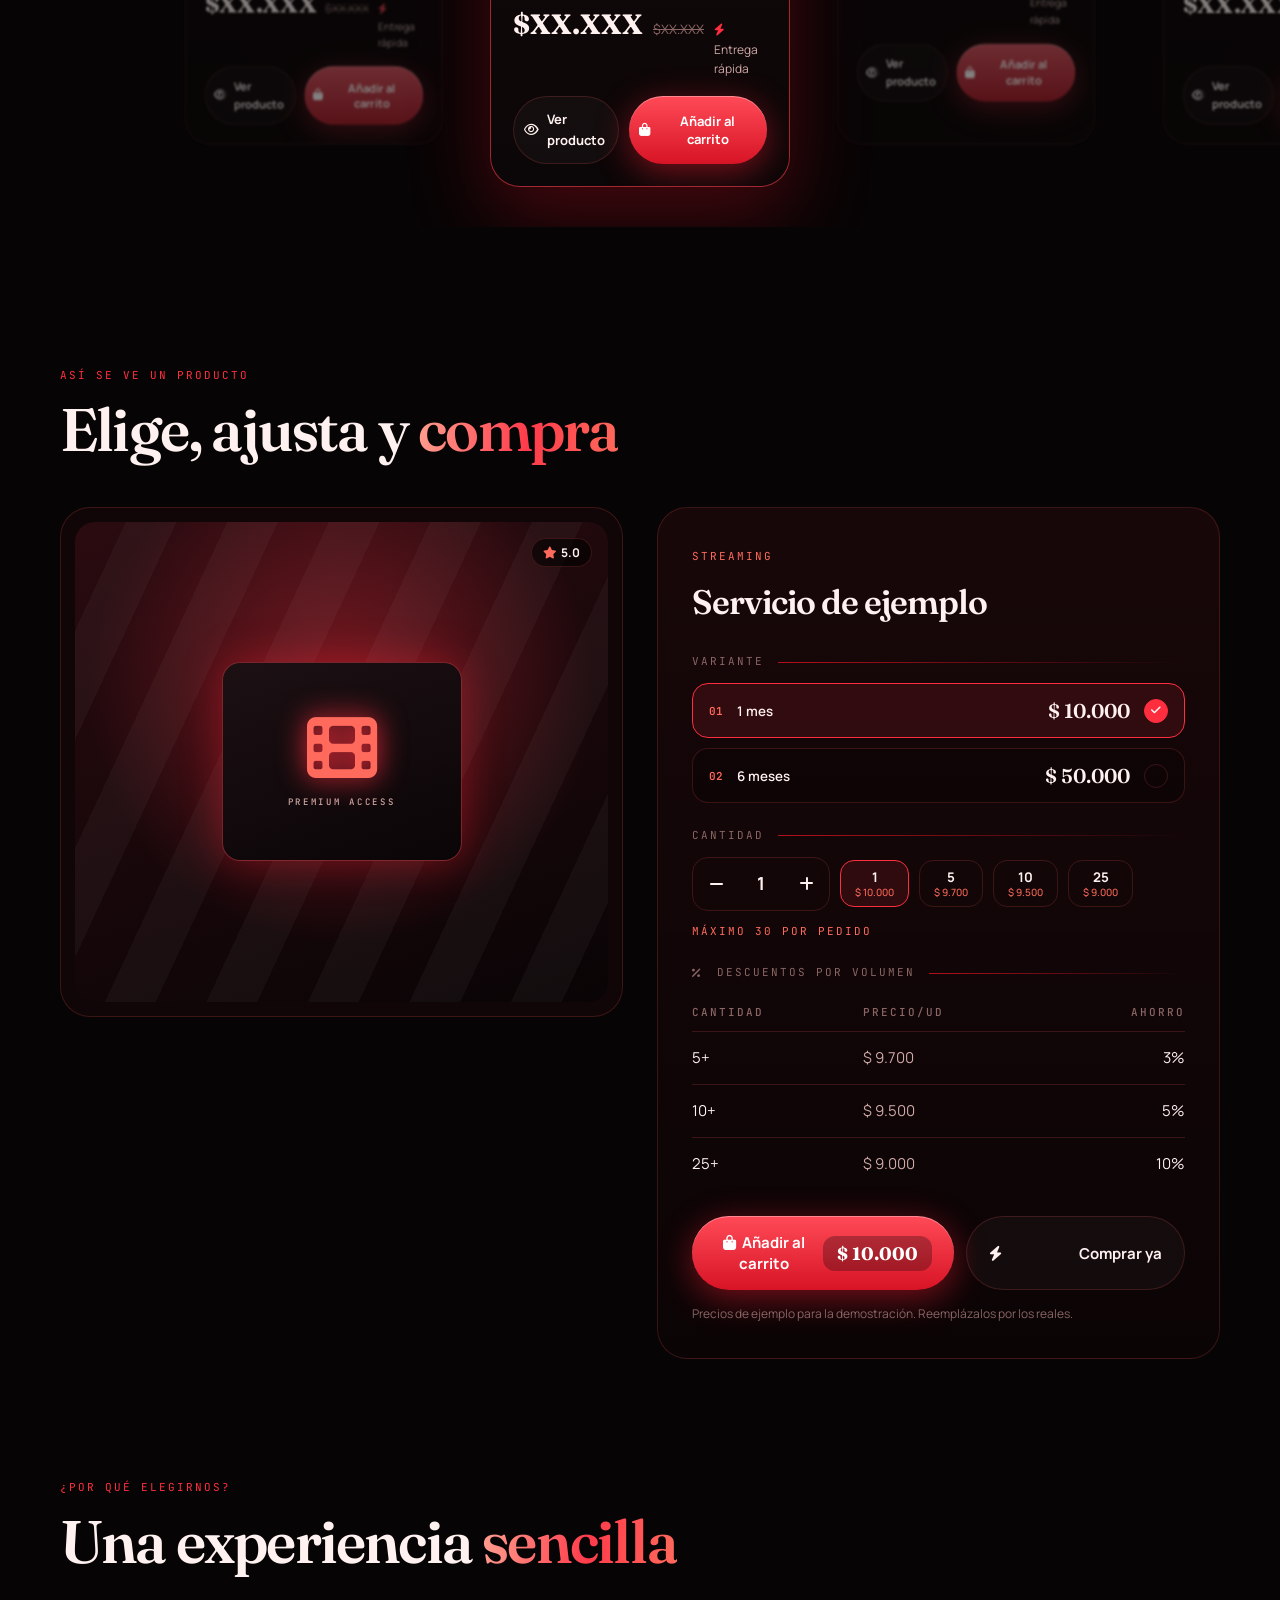
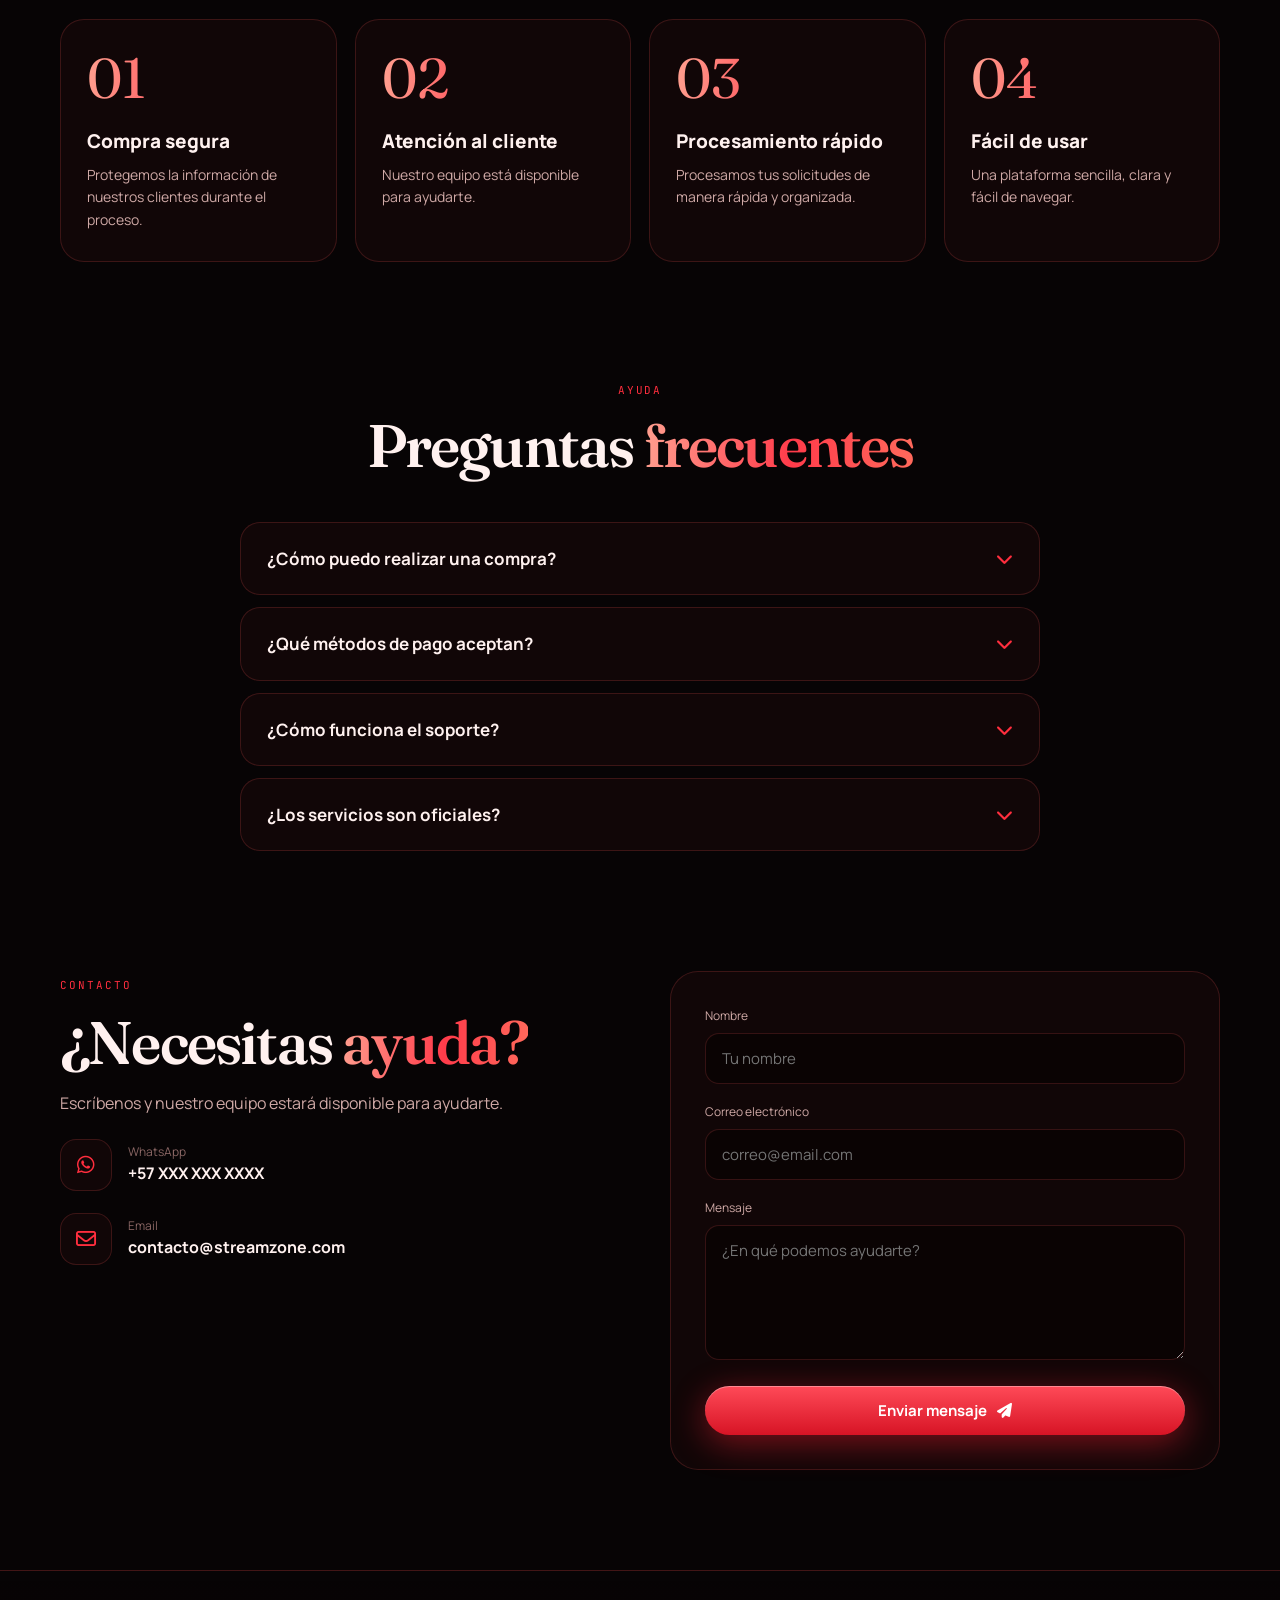
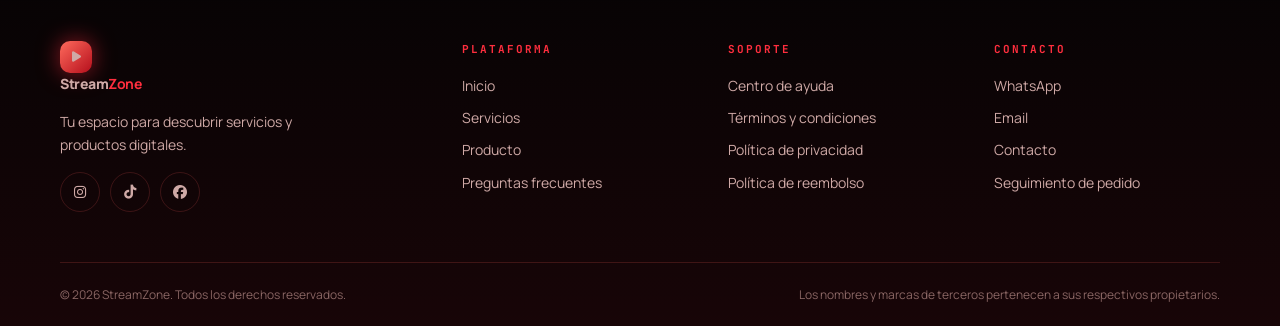
==== commit 45e1fb43: "Proyectito" ====
--- a/index.html
+++ b/index.html
@@ -4,178 +4,28 @@
 <meta charset="UTF-8">
 <meta name="viewport" content="width=device-width, initial-scale=1.0">
 <meta name="description" content="StreamZone - Tienda de servicios digitales y entretenimiento.">
+<meta property="og:type" content="website">
+<meta property="og:locale" content="es_CO">
+<meta property="og:site_name" content="StreamZone">
+<meta property="og:title" content="StreamZone | Servicios Digitales">
+<meta property="og:description" content="StreamZone - Tienda de servicios digitales y entretenimiento.">
+<link rel="icon" href="favicon.svg" type="image/svg+xml">
 <title>StreamZone | Servicios Digitales</title>
 <link rel="preconnect" href="https://fonts.googleapis.com">
 <link rel="preconnect" href="https://fonts.gstatic.com" crossorigin>
 <link rel="stylesheet" href="https://fonts.googleapis.com/css2?family=Fraunces:opsz,wght@9..144,500;9..144,600&family=JetBrains+Mono:wght@400;500&family=Manrope:wght@400;500;600;700;800&display=swap">
 <link rel="stylesheet" href="https://cdnjs.cloudflare.com/ajax/libs/font-awesome/6.5.2/css/all.min.css">
-<style>
-:root{--bg:#070405;--bg2:#0f0709;--card:rgba(255,70,70,.045);--line:rgba(255,90,90,.18);--tx:#fff1ef;--tx2:#cfa9a6;--tx3:#8a6664;--r:#ff2e3e;--r2:#ff6a5c;--r3:#b50f1c;--cw:300px}
-*{margin:0;padding:0;box-sizing:border-box}
-html{scroll-behavior:smooth;scroll-padding-top:100px}
-body{font-family:Manrope,system-ui,sans-serif;background:var(--bg);color:var(--tx);line-height:1.6;overflow-x:hidden;-webkit-font-smoothing:antialiased}
-a{color:inherit;text-decoration:none}button,input,textarea{font-family:inherit}button{border:0;cursor:pointer;background:none;color:inherit}
-:focus-visible{outline:2px solid var(--r);outline-offset:3px}[hidden]{display:none!important}
-.wrap{width:min(calc(100% - 40px),1160px);margin-inline:auto}
-.mono{font-family:"JetBrains Mono",monospace;text-transform:uppercase;letter-spacing:.18em;font-size:11px}
-h1,h2,h3,.sf{font-family:Fraunces,Georgia,serif;font-weight:600;letter-spacing:-.03em}
-.grad{background:linear-gradient(95deg,#ffa090,#ff3b4a 55%,#ff6a5c);-webkit-background-clip:text;background-clip:text;color:transparent}
-body::before{content:"";position:fixed;inset:0;z-index:-1;background:radial-gradient(ellipse 60% 50% at 12% 20%,rgba(255,30,50,.22),transparent 70%),radial-gradient(ellipse 50% 40% at 95% 90%,rgba(190,15,30,.18),transparent 70%),radial-gradient(rgba(255,90,90,.13) 1px,transparent 1px) 0 0/24px 24px}
-
-/* NAV */
-.nav{position:fixed;top:14px;left:50%;transform:translateX(-50%);z-index:50;width:min(calc(100% - 28px),1160px);display:flex;align-items:center;justify-content:space-between;gap:16px;padding:8px 10px 8px 18px;background:rgba(12,6,8,.75);border:1px solid var(--line);border-radius:60px;-webkit-backdrop-filter:blur(18px);backdrop-filter:blur(18px);box-shadow:0 10px 40px rgba(0,0,0,.6)}
-.logo{display:flex;align-items:center;gap:10px;font-weight:800;font-size:18px;letter-spacing:-.5px}
-.logo i{width:32px;height:32px;display:grid;place-items:center;border-radius:10px;background:linear-gradient(135deg,var(--r2),var(--r3));font-size:12px;box-shadow:0 0 22px rgba(255,40,60,.55)}
-.logo b{color:var(--r)}
-.menu{display:flex;gap:4px}
-.menu a{padding:9px 14px;border-radius:40px;color:var(--tx2);transition:.25s}
-.menu a:hover{color:#fff}.menu a.active{color:#fff;background:rgba(255,46,62,.16);box-shadow:inset 0 0 0 1px var(--line)}
-.acts{display:flex;align-items:center;gap:4px}
-.ib{width:38px;height:38px;display:grid;place-items:center;border-radius:50%;color:var(--tx2);position:relative;transition:.25s}
-.ib:hover{background:rgba(255,46,62,.14);color:#fff}
-.cart-count{position:absolute;top:0;right:0;min-width:16px;height:16px;padding:0 4px;border-radius:9px;background:var(--r);color:#fff;font-size:9px;font-weight:800;display:grid;place-items:center}
-.btn{display:inline-flex;align-items:center;justify-content:center;gap:10px;padding:14px 26px;border-radius:50px;font-weight:700;font-size:15px;transition:.3s}
-.btn:hover{transform:translateY(-2px)}
-.btn-r{background:linear-gradient(180deg,#ff4a58,#d71425);color:#fff;box-shadow:0 8px 34px rgba(255,30,50,.45),inset 0 1px 0 rgba(255,255,255,.35)}
-.btn-r:hover{box-shadow:0 12px 48px rgba(255,30,50,.7),inset 0 1px 0 rgba(255,255,255,.35)}
-.btn-g{border:1px solid var(--line);background:rgba(255,255,255,.03)}.btn-g:hover{background:rgba(255,46,62,.12)}
-.btn:disabled{opacity:.7;transform:none;cursor:default}
-.nav .btn{padding:10px 20px;font-size:13px}
-.mb{display:none}
-.sbar{position:fixed;top:78px;left:50%;transform:translateX(-50%);z-index:49;width:min(calc(100% - 28px),700px);display:flex;gap:8px;padding:8px;background:rgba(12,6,8,.92);border:1px solid var(--line);border-radius:40px;-webkit-backdrop-filter:blur(18px);backdrop-filter:blur(18px)}
-.sbar input{flex:1;background:none;border:0;color:#fff;padding:8px 14px;font-size:14px}.sbar input:focus{outline:0}
-
-/* HERO */
-.hero{min-height:100vh;display:flex;align-items:center;padding:130px 0 70px;position:relative;overflow:hidden}
-.ring{position:absolute;right:-180px;top:50%;width:640px;height:640px;margin-top:-320px;border-radius:50%;border:1px dashed var(--line);animation:spin 60s linear infinite}
-.ring::before{content:"";position:absolute;inset:80px;border-radius:50%;border:1px solid var(--line);background:radial-gradient(circle,rgba(255,40,60,.28),transparent 68%)}
-.ring i{position:absolute;left:50%;top:50%;transform:translate(-50%,-50%);font-size:70px;color:var(--r2);filter:drop-shadow(0 0 30px var(--r))}
-.eye{display:flex;align-items:center;gap:16px;color:#ffd6d2;margin-bottom:26px}
-.eye::before{content:"";width:7px;height:7px;border-radius:50%;background:var(--r);box-shadow:0 0 12px var(--r)}
-.eye::after{content:"";width:110px;height:1px;background:linear-gradient(90deg,var(--r2),transparent)}
-h1{font-size:clamp(46px,7.4vw,100px);line-height:.98;margin-bottom:34px;max-width:860px;position:relative}
-.rule{height:1px;max-width:560px;background:linear-gradient(90deg,var(--r3),transparent);margin-bottom:28px}
-.lead{max-width:540px;color:#f3d3cf;font-size:18px;margin-bottom:34px;position:relative}
-.hb{display:flex;flex-wrap:wrap;gap:14px;margin-bottom:56px;position:relative}
-.strip{display:flex;flex-wrap:wrap;gap:22px;max-width:640px;position:relative}
-.strip div{flex:1;min-width:150px;padding-top:14px;border-top:1px solid;border-image:linear-gradient(90deg,var(--r3),transparent) 1;font-size:13px;color:var(--tx2);display:flex;gap:8px;align-items:center}
-.strip i{color:var(--r)}
-@keyframes spin{to{transform:rotate(360deg)}}
-
-/* SECCIONES */
-.sec{padding:100px 0}
-.sh{display:flex;justify-content:space-between;align-items:flex-end;gap:20px;margin-bottom:46px;flex-wrap:wrap}
-.sh .mono{color:var(--r);display:block;margin-bottom:14px}
-h2{font-size:clamp(34px,4.8vw,60px);line-height:1.04}
-.sh>a{color:var(--tx2);display:flex;gap:8px;align-items:center;font-weight:600}.sh>a:hover{color:var(--r2)}
-
-/* CARRUSEL */
-.carw{position:relative}
-.car{display:flex;gap:26px;overflow-x:auto;scroll-snap-type:x mandatory;padding:40px calc(50% - var(--cw)/2);scrollbar-width:none;-webkit-overflow-scrolling:touch}
-.car::-webkit-scrollbar{display:none}
-.car .card{flex:0 0 var(--cw);scroll-snap-align:center;border:1px solid var(--line);border-radius:30px;background:linear-gradient(180deg,#160a0c,#0b0607);overflow:hidden;transform:scale(.86);opacity:.5;filter:blur(1.5px) saturate(.7);transition:transform .45s,opacity .45s,filter .45s,border-color .45s,box-shadow .45s}
-.car .card.on{transform:none;opacity:1;filter:none;border-color:rgba(255,60,75,.6);box-shadow:0 30px 80px rgba(255,20,40,.25)}
-.art{position:relative;height:290px;display:grid;place-items:center;background:radial-gradient(circle at 50% 35%,rgba(255,50,65,.4),transparent 62%),linear-gradient(160deg,#2a0b10,#090405);overflow:hidden}
-.art::before{content:"";position:absolute;inset:0;background:repeating-linear-gradient(115deg,transparent 0 46px,rgba(255,255,255,.035) 46px 92px)}
-.env{position:relative;width:170px;padding:30px 16px;border-radius:18px;text-align:center;background:linear-gradient(160deg,#1c1013,#0a0507);border:1px solid rgba(255,70,80,.45);box-shadow:0 0 40px rgba(255,30,50,.35)}
-.env i{font-size:42px;color:var(--r2);filter:drop-shadow(0 0 14px var(--r));margin-bottom:12px;display:block}
-.env b{display:block;font-family:"JetBrains Mono",monospace;font-size:9px;letter-spacing:.3em;color:var(--tx2);font-weight:500}
-.rate{position:absolute;top:16px;right:16px;padding:4px 11px;border-radius:20px;background:rgba(0,0,0,.6);border:1px solid var(--line);font-size:12px;font-weight:700;z-index:2}.rate i{color:var(--r2);margin-right:4px}
-.dsc{position:absolute;top:16px;left:16px;padding:4px 11px;border-radius:20px;background:var(--r);font-size:11px;font-weight:800;z-index:2}
-.qv{position:absolute;bottom:14px;left:0;right:0;text-align:center;color:#ffd6d2;z-index:2}.qv i{margin-right:8px}
-.inf{padding:22px}
-.row{display:flex;justify-content:space-between;margin-bottom:10px}
-.row .c1{color:var(--r2)}.row .stk{color:var(--tx2)}.row .stk::before{content:"";display:inline-block;width:6px;height:6px;border-radius:50%;background:#ff6a5c;margin-right:8px}
-.inf h3{font-size:24px;line-height:1.1;margin-bottom:14px}
-.pr{display:flex;align-items:baseline;gap:10px;padding-top:14px;border-top:1px solid var(--line);margin-bottom:18px}
-.pr strong{font-family:Fraunces,serif;font-size:28px}.pr s{color:var(--tx3);font-size:13px}
-.pr span{margin-left:auto;color:var(--tx2);font-size:12px}.pr span i{color:var(--r);margin-right:5px}
-.bt{display:grid;grid-template-columns:1fr 1.3fr;gap:10px}
-.bt .btn{padding:12px 10px;font-size:13px;gap:8px}
-.add.added{background:#2bd576!important;transform:scale(1.04)}
-.nx{position:absolute;top:50%;right:2%;margin-top:-26px;width:52px;height:52px;border-radius:50%;border:1px solid var(--line);background:rgba(12,6,8,.85);display:grid;place-items:center;z-index:5;transition:.25s}
-.nx:hover{background:var(--r);border-color:var(--r)}.pv{right:auto;left:2%}
-.nores{text-align:center;color:var(--tx2);padding:30px 0}
-
-/* DETALLE */
-.det{display:grid;grid-template-columns:1fr 1fr;gap:34px;align-items:start}
-.frame{padding:14px;border:1px solid var(--line);border-radius:30px;background:var(--card);position:sticky;top:100px}
-.frame .art{height:min(480px,70vw);border-radius:20px}.frame .env{width:240px;padding:50px 20px}.frame .env i{font-size:70px}
-.panel{padding:34px;border:1px solid var(--line);border-radius:30px;background:linear-gradient(180deg,rgba(255,60,70,.07),rgba(255,60,70,.02))}
-.panel h3{font-size:34px;margin:8px 0 22px}
-.lb{display:flex;align-items:center;gap:14px;color:var(--tx3);margin:24px 0 12px}.lb::after{content:"";flex:1;height:1px;background:linear-gradient(90deg,var(--r3),transparent)}
-.var{display:flex;align-items:center;gap:14px;width:100%;padding:14px 16px;margin-bottom:10px;border:1px solid var(--line);border-radius:16px;background:rgba(0,0,0,.25);text-align:left;font-weight:600;transition:.25s}
-.var small{color:var(--r2);font-family:"JetBrains Mono",monospace;font-size:11px}
-.var em{margin-left:auto;font-style:normal;font-family:Fraunces,serif;font-size:20px}
-.var u{width:24px;height:24px;border-radius:50%;border:1px solid var(--line);display:grid;place-items:center;font-size:11px;text-decoration:none;color:transparent}
-.var[aria-pressed=true]{border-color:var(--r);background:rgba(255,46,62,.12)}.var[aria-pressed=true] u{background:var(--r);border-color:var(--r);color:#fff}
-.qr{display:flex;flex-wrap:wrap;gap:10px;align-items:center}
-.qs{display:flex;align-items:center;border:1px solid var(--line);border-radius:16px;overflow:hidden}
-.qs button{width:46px;height:52px;font-size:16px}.qs button:hover{background:rgba(255,46,62,.15)}
-.qs output{min-width:44px;text-align:center;font-weight:700;font-size:18px}
-.pz{padding:8px 14px;border:1px solid var(--line);border-radius:14px;text-align:center;font-weight:700;line-height:1.25;transition:.25s}
-.pz small{display:block;font-size:10px;color:var(--r2);font-weight:500}
-.pz:hover,.pz.on{border-color:var(--r);background:rgba(255,46,62,.12)}
-.mx{color:var(--r2);margin-top:12px}
-table{width:100%;border-collapse:collapse;font-size:15px}
-th{color:var(--tx3);font-weight:500;text-align:left;padding:10px 0}th:last-child,td:last-child{text-align:right}
-td{padding:14px 0;border-top:1px solid var(--line)}td:nth-child(2){color:var(--tx2)}
-.cta{display:grid;grid-template-columns:1.2fr 1fr;gap:12px;margin-top:26px}
-.cta .btn{justify-content:space-between;padding:16px 22px}
-.cta .pt{padding:6px 14px;border-radius:12px;background:rgba(0,0,0,.28);font-family:Fraunces,serif;font-size:18px}
-.note{color:var(--tx3);font-size:12px;margin-top:14px}
-
-/* VENTAJAS / FAQ / CONTACTO */
-.adv{display:grid;grid-template-columns:repeat(4,1fr);gap:18px}
-.card.ad{padding:30px 26px;border:1px solid var(--line);border-radius:24px;background:var(--card);transition:.3s}
-.card.ad:hover{transform:translateY(-5px);border-color:rgba(255,60,75,.55)}
-.n{font-family:Fraunces,serif;font-size:56px;line-height:1;margin-bottom:20px;display:block}
-.ad h3{font-family:Manrope;font-size:19px;font-weight:800;margin-bottom:8px;letter-spacing:0}.ad p{color:var(--tx2);font-size:14px}
-.faq{max-width:800px;margin-inline:auto;display:grid;gap:12px}
-details{border:1px solid var(--line);border-radius:20px;background:var(--card);transition:.3s}
-details[open]{border-color:rgba(255,60,75,.55);background:rgba(255,46,62,.07)}
-summary{list-style:none;display:flex;justify-content:space-between;gap:16px;align-items:center;padding:22px 26px;font-weight:700;font-size:17px;cursor:pointer}
-summary::-webkit-details-marker{display:none}summary i{color:var(--r);transition:.3s}details[open] summary i{transform:rotate(180deg)}
-details p{padding:0 26px 24px;color:var(--tx2)}
-.cg{display:grid;grid-template-columns:1fr 1fr;gap:60px;align-items:start}
-.ci{display:flex;gap:16px;align-items:center;margin-top:22px}
-.ci>i{width:52px;height:52px;display:grid;place-items:center;border-radius:16px;border:1px solid var(--line);color:var(--r);font-size:20px;background:var(--card)}
-.ci span{display:block;color:var(--tx3);font-size:12px}
-form{padding:34px;border:1px solid var(--line);border-radius:28px;background:var(--card)}
-.fg{margin-bottom:18px}.fg label{display:block;font-size:12px;margin-bottom:8px;color:var(--tx2)}
-.fg input,.fg textarea{width:100%;padding:14px 16px;border-radius:14px;border:1px solid var(--line);background:rgba(0,0,0,.4);color:#fff;font-size:15px;resize:vertical}
-.fg input:focus,.fg textarea:focus{outline:0;border-color:var(--r);box-shadow:0 0 0 4px rgba(255,46,62,.16)}
-form .btn{width:100%}
-
-/* FOOTER */
-footer{border-top:1px solid var(--line);padding:70px 0 0;background:linear-gradient(180deg,transparent,rgba(255,30,50,.07))}
-.fgrid{display:grid;grid-template-columns:1.6fr 1fr 1fr 1fr;gap:40px;padding-bottom:50px}
-.fgrid p{color:var(--tx2);font-size:14px;margin:16px 0;max-width:300px}
-.fgrid h4{color:var(--r);margin-bottom:16px}
-.fgrid a,.fgrid span{display:block;color:var(--tx2);font-size:14px;margin-bottom:10px}.fgrid a:hover{color:var(--r2)}
-.soc{display:flex;gap:10px}.soc a{width:40px;height:40px;display:grid!important;place-items:center;border:1px solid var(--line);border-radius:50%;margin:0!important}
-.fb{border-top:1px solid var(--line);padding:22px 0;color:var(--tx3);font-size:12px;display:flex;justify-content:space-between;flex-wrap:wrap;gap:8px}
-.up{position:fixed;right:20px;bottom:20px;width:48px;height:48px;border-radius:50%;border:1px solid var(--line);background:rgba(12,6,8,.85);z-index:40;display:grid;place-items:center;transition:.25s}.up:hover{background:var(--r)}
-
-.rv{opacity:0;transform:translateY(30px);transition:opacity .8s ease,transform .8s ease}.rv.in{opacity:1;transform:none}
-@media(max-width:980px){
-.det,.cg{grid-template-columns:1fr}.frame{position:static}.adv{grid-template-columns:repeat(2,1fr)}.fgrid{grid-template-columns:1fr 1fr}.ring{opacity:.4}
-.mb{display:grid}.nav .btn{display:none}
-.menu{display:none;position:absolute;top:calc(100% + 10px);left:0;right:0;flex-direction:column;padding:12px;background:rgba(12,6,8,.97);border:1px solid var(--line);border-radius:24px}
-.menu.active{display:flex}.menu a{padding:14px 16px}}
-@media(max-width:600px){:root{--cw:262px}.sec{padding:70px 0}.adv,.fgrid{grid-template-columns:1fr}.nx{display:none}.panel{padding:24px}.cta{grid-template-columns:1fr}}
-@media(prefers-reduced-motion:reduce){*{animation:none!important;transition:none!important}.rv{opacity:1;transform:none}}
-
-</style>
+<link rel="stylesheet" href="style.css">
+<link rel="stylesheet" href="comun.css">
 </head>
-<body>
+<body class="has-up">
 <header class="nav">
 <a href="index.html" class="logo"><i class="fa-solid fa-play"></i><span>Stream<b>Zone</b></span></a>
-<nav class="menu mono" id="menu"><a href="#inicio" class="active">Inicio</a><a href="#servicios">Servicios</a><a href="#detalle">Producto</a><a href="#ventajas">Ventajas</a><a href="#preguntas">FAQ</a><a href="#contacto">Contacto</a></nav>
+<nav class="menu mono" id="menu"><a href="#inicio" class="active">Inicio</a><a href="#servicios">Servicios</a><a href="#detalle">Producto</a><a href="#ventajas">Ventajas</a><a href="#preguntas">FAQ</a><a href="#contacto">Contacto</a><a href="nosotros.html">Nosotros</a></nav>
 <div class="acts">
 <button class="ib sb" aria-label="Buscar" aria-expanded="false"><i class="fa-solid fa-magnifying-glass"></i></button>
-<a href="pages/carrito.html" class="ib" aria-label="Carrito"><i class="fa-solid fa-bag-shopping"></i><span class="cart-count">0</span></a>
-<a href="pages/login.html" class="ib" aria-label="Iniciar sesión"><i class="fa-regular fa-user"></i></a>
+<a href="carrito.html" class="ib" aria-label="Carrito"><i class="fa-solid fa-bag-shopping"></i><span class="cart-count">0</span></a>
+<a href="login.html" class="ib" aria-label="Iniciar sesión"><i class="fa-regular fa-user"></i></a>
 <a href="#servicios" class="btn btn-r">Empezar</a>
 <button class="ib mb" aria-label="Abrir menú" aria-expanded="false"><i class="fa-solid fa-bars"></i></button></div>
 </header>
@@ -191,28 +41,28 @@
 </div></section>
 
 <section class="sec" id="servicios" style="padding-bottom:40px"><div class="wrap">
-<div class="sh rv"><div><span class="mono">Catálogo</span><h2>Servicios <span class="grad">destacados</span></h2></div><a href="pages/servicios.html">Ver todos <i class="fa-solid fa-arrow-right"></i></a></div></div>
+<div class="sh rv"><div><span class="mono">Catálogo</span><h2>Servicios <span class="grad">destacados</span></h2></div><a href="servicios.html">Ver todos <i class="fa-solid fa-arrow-right"></i></a></div></div>
 <div class="carw"><button class="nx pv" aria-label="Anterior"><i class="fa-solid fa-chevron-left"></i></button><div class="car">
 <article class="card" data-name="Streaming de series y películas"><div class="art"><span class="dsc">-15%</span><span class="rate"><i class="fa-solid fa-star"></i>5.0</span><div class="env"><i class="fa-solid fa-film"></i><b>PREMIUM ACCESS</b></div><span class="qv mono"><i class="fa-regular fa-eye"></i>Vista rápida</span></div>
 <div class="inf"><div class="row mono"><span class="c1">Streaming</span><span class="stk">Disponible</span></div><h3>Streaming de series y películas</h3>
 <div class="pr"><strong>$XX.XXX</strong><s>$XX.XXX</s><span><i class="fa-solid fa-bolt"></i>Entrega rápida</span></div>
-<div class="bt"><a href="#detalle" class="btn btn-g"><i class="fa-regular fa-eye"></i>Ver producto</a><button class="btn btn-r add" data-product="p0" aria-label="Añadir Streaming de series y películas al carrito"><i class="fa-solid fa-bag-shopping"></i>Añadir al carrito</button></div></div></article>
+<div class="bt"><a href="producto.html?id=p0" class="btn btn-g"><i class="fa-regular fa-eye"></i>Ver producto</a><button class="btn btn-r add" data-product="p0" aria-label="Añadir Streaming de series y películas al carrito"><i class="fa-solid fa-bag-shopping"></i>Añadir al carrito</button></div></div></article>
 <article class="card" data-name="Streaming de contenido premium"><div class="art"><span class="rate"><i class="fa-solid fa-star"></i>5.0</span><div class="env"><i class="fa-solid fa-tv"></i><b>PREMIUM ACCESS</b></div><span class="qv mono"><i class="fa-regular fa-eye"></i>Vista rápida</span></div>
 <div class="inf"><div class="row mono"><span class="c1">Entretenimiento</span><span class="stk">Disponible</span></div><h3>Streaming de contenido premium</h3>
 <div class="pr"><strong>$XX.XXX</strong><s>$XX.XXX</s><span><i class="fa-solid fa-bolt"></i>Entrega rápida</span></div>
-<div class="bt"><a href="#detalle" class="btn btn-g"><i class="fa-regular fa-eye"></i>Ver producto</a><button class="btn btn-r add" data-product="p1" aria-label="Añadir Streaming de contenido premium al carrito"><i class="fa-solid fa-bag-shopping"></i>Añadir al carrito</button></div></div></article>
+<div class="bt"><a href="producto.html?id=p1" class="btn btn-g"><i class="fa-regular fa-eye"></i>Ver producto</a><button class="btn btn-r add" data-product="p1" aria-label="Añadir Streaming de contenido premium al carrito"><i class="fa-solid fa-bag-shopping"></i>Añadir al carrito</button></div></div></article>
 <article class="card" data-name="Suscripción musical"><div class="art"><span class="dsc">-10%</span><span class="rate"><i class="fa-solid fa-star"></i>5.0</span><div class="env"><i class="fa-solid fa-music"></i><b>PREMIUM ACCESS</b></div><span class="qv mono"><i class="fa-regular fa-eye"></i>Vista rápida</span></div>
 <div class="inf"><div class="row mono"><span class="c1">Música</span><span class="stk">Disponible</span></div><h3>Suscripción musical</h3>
 <div class="pr"><strong>$XX.XXX</strong><s>$XX.XXX</s><span><i class="fa-solid fa-bolt"></i>Entrega rápida</span></div>
-<div class="bt"><a href="#detalle" class="btn btn-g"><i class="fa-regular fa-eye"></i>Ver producto</a><button class="btn btn-r add" data-product="p2" aria-label="Añadir Suscripción musical al carrito"><i class="fa-solid fa-bag-shopping"></i>Añadir al carrito</button></div></div></article>
+<div class="bt"><a href="producto.html?id=p2" class="btn btn-g"><i class="fa-regular fa-eye"></i>Ver producto</a><button class="btn btn-r add" data-product="p2" aria-label="Añadir Suscripción musical al carrito"><i class="fa-solid fa-bag-shopping"></i>Añadir al carrito</button></div></div></article>
 <article class="card" data-name="Servicios para videojuegos"><div class="art"><span class="rate"><i class="fa-solid fa-star"></i>5.0</span><div class="env"><i class="fa-solid fa-gamepad"></i><b>PREMIUM ACCESS</b></div><span class="qv mono"><i class="fa-regular fa-eye"></i>Vista rápida</span></div>
 <div class="inf"><div class="row mono"><span class="c1">Gaming</span><span class="stk">Disponible</span></div><h3>Servicios para videojuegos</h3>
 <div class="pr"><strong>$XX.XXX</strong><s>$XX.XXX</s><span><i class="fa-solid fa-bolt"></i>Entrega rápida</span></div>
-<div class="bt"><a href="#detalle" class="btn btn-g"><i class="fa-regular fa-eye"></i>Ver producto</a><button class="btn btn-r add" data-product="p3" aria-label="Añadir Servicios para videojuegos al carrito"><i class="fa-solid fa-bag-shopping"></i>Añadir al carrito</button></div></div></article>
+<div class="bt"><a href="producto.html?id=p3" class="btn btn-g"><i class="fa-regular fa-eye"></i>Ver producto</a><button class="btn btn-r add" data-product="p3" aria-label="Añadir Servicios para videojuegos al carrito"><i class="fa-solid fa-bag-shopping"></i>Añadir al carrito</button></div></div></article>
 <article class="card" data-name="Herramientas digitales"><div class="art"><span class="rate"><i class="fa-solid fa-star"></i>5.0</span><div class="env"><i class="fa-solid fa-wand-magic-sparkles"></i><b>PREMIUM ACCESS</b></div><span class="qv mono"><i class="fa-regular fa-eye"></i>Vista rápida</span></div>
 <div class="inf"><div class="row mono"><span class="c1">Herramientas</span><span class="stk">Disponible</span></div><h3>Herramientas digitales</h3>
 <div class="pr"><strong>$XX.XXX</strong><s>$XX.XXX</s><span><i class="fa-solid fa-bolt"></i>Entrega rápida</span></div>
-<div class="bt"><a href="#detalle" class="btn btn-g"><i class="fa-regular fa-eye"></i>Ver producto</a><button class="btn btn-r add" data-product="p4" aria-label="Añadir Herramientas digitales al carrito"><i class="fa-solid fa-bag-shopping"></i>Añadir al carrito</button></div></div></article>
+<div class="bt"><a href="producto.html?id=p4" class="btn btn-g"><i class="fa-regular fa-eye"></i>Ver producto</a><button class="btn btn-r add" data-product="p4" aria-label="Añadir Herramientas digitales al carrito"><i class="fa-solid fa-bag-shopping"></i>Añadir al carrito</button></div></div></article>
 </div><button class="nx" aria-label="Siguiente"><i class="fa-solid fa-chevron-right"></i></button></div>
 <p class="nores" hidden>No encontramos ningún servicio con esa búsqueda.</p></section>
 
@@ -252,8 +102,8 @@
 <section class="sec" id="contacto" style="padding-top:20px"><div class="wrap cg">
 <div class="rv"><span class="mono" style="color:var(--r)">Contacto</span><h2 style="margin:14px 0 18px">¿Necesitas <span class="grad">ayuda?</span></h2>
 <p style="color:var(--tx2)">Escríbenos y nuestro equipo estará disponible para ayudarte.</p>
-<div class="ci"><i class="fa-brands fa-whatsapp"></i><div><span>WhatsApp</span><strong>+57 XXX XXX XXXX</strong></div></div>
-<div class="ci"><i class="fa-regular fa-envelope"></i><div><span>Email</span><strong>contacto@streamzone.com</strong></div></div></div>
+<div class="ci"><i class="fa-brands fa-whatsapp"></i><div><span>WhatsApp</span><strong data-wa-display>+57 XXX XXX XXXX</strong></div></div>
+<div class="ci"><i class="fa-regular fa-envelope"></i><div><span>Email</span><strong data-email-text>contacto@streamzone.com</strong></div></div></div>
 <form class="rv" id="cf">
 <div class="fg"><label for="nombre">Nombre</label><input id="nombre" name="nombre" placeholder="Tu nombre" autocomplete="name" required></div>
 <div class="fg"><label for="email">Correo electrónico</label><input type="email" id="email" name="email" placeholder="correo@email.com" autocomplete="email" required></div>
@@ -267,106 +117,16 @@
 <div><a href="index.html" class="logo"><i class="fa-solid fa-play"></i><span>Stream<b>Zone</b></span></a><p>Tu espacio para descubrir servicios y productos digitales.</p>
 <div class="soc"><a href="#" aria-label="Instagram"><i class="fa-brands fa-instagram"></i></a><a href="#" aria-label="TikTok"><i class="fa-brands fa-tiktok"></i></a><a href="#" aria-label="Facebook"><i class="fa-brands fa-facebook"></i></a></div></div>
 <div><h4 class="mono">Plataforma</h4><a href="#inicio">Inicio</a><a href="#servicios">Servicios</a><a href="#detalle">Producto</a><a href="#preguntas">Preguntas frecuentes</a></div>
-<div><h4 class="mono">Soporte</h4><a href="#preguntas">Centro de ayuda</a><a href="#">Términos y condiciones</a><a href="#">Política de privacidad</a><a href="#">Política de reembolso</a></div>
-<div><h4 class="mono">Contacto</h4><span>WhatsApp</span><span>Email</span><span>Colombia</span></div>
+<div><h4 class="mono">Soporte</h4><a href="faq.html">Centro de ayuda</a><a href="terminos.html">Términos y condiciones</a><a href="privacidad.html">Política de privacidad</a><a href="reembolso.html">Política de reembolso</a></div>
+<div><h4 class="mono">Contacto</h4><a href="#" data-wa>WhatsApp</a><a href="#" data-email>Email</a><a href="contacto.html">Contacto</a><a href="seguimiento.html">Seguimiento de pedido</a></div>
 </div>
 <div class="wrap fb"><p>© 2026 StreamZone. Todos los derechos reservados.</p><p>Los nombres y marcas de terceros pertenecen a sus respectivos propietarios.</p></div>
 </footer>
 <button class="up" aria-label="Subir"><i class="fa-solid fa-arrow-up"></i></button>
 
-<script>
-document.addEventListener("DOMContentLoaded",function(){
-const $=s=>document.querySelector(s),$$=s=>document.querySelectorAll(s);
-const K="streamzone_cart";
-const leer=()=>{try{const d=JSON.parse(localStorage.getItem(K));return Array.isArray(d)?d:[]}catch(e){return[]}};
-const guardar=c=>{try{localStorage.setItem(K,JSON.stringify(c))}catch(e){}};
-
-// Menú móvil
-const mb=$(".mb"),menu=$("#menu");
-function setMenu(a){menu.classList.toggle("active",a);mb.setAttribute("aria-expanded",a);mb.setAttribute("aria-label",a?"Cerrar menú":"Abrir menú");const i=mb.querySelector("i");i.classList.toggle("fa-xmark",a);i.classList.toggle("fa-bars",!a)}
-mb.addEventListener("click",()=>setMenu(!menu.classList.contains("active")));
-menu.querySelectorAll("a").forEach(a=>a.addEventListener("click",()=>setMenu(false)));
-document.addEventListener("click",e=>{if(menu.classList.contains("active")&&!menu.contains(e.target)&&!mb.contains(e.target))setMenu(false)});
-document.addEventListener("keydown",e=>{if(e.key==="Escape")setMenu(false)});
-
-// Carrito
-const cc=$(".cart-count");
-const pintar=()=>{cc.textContent=leer().reduce((s,i)=>s+i.cantidad,0)};
-try{if(localStorage.getItem(K)!==null&&!Array.isArray(JSON.parse(localStorage.getItem(K))))localStorage.removeItem(K)}catch(e){try{localStorage.removeItem(K)}catch(_){}}
-pintar();
-$$(".add").forEach(b=>b.addEventListener("click",()=>{
-  const id=b.dataset.product,card=b.closest(".card"),c=leer(),x=c.find(i=>i.id===id);
-  if(x)x.cantidad++;else c.push({id:id,nombre:card.dataset.name||id,cantidad:1});
-  guardar(c);pintar();b.classList.add("added");setTimeout(()=>b.classList.remove("added"),350);
-}));
-
-// Buscador
-const sb=$(".sbar"),q=$("#q"),cards=$$("#servicios .card"),nr=$(".nores");
-const norm=t=>t.toLowerCase().normalize("NFD").replace(/[\u0300-\u036f]/g,"").trim();
-function filtrar(){const t=norm(q.value);let v=0;cards.forEach(c=>{const ok=!t||norm(c.textContent).includes(t);c.hidden=!ok;if(ok)v++});nr.hidden=v>0}
-$(".sb").addEventListener("click",function(){const abrir=sb.hidden;sb.hidden=!abrir;this.setAttribute("aria-expanded",abrir);if(abrir)q.focus();else{q.value="";filtrar()}});
-q.addEventListener("input",()=>{filtrar();if(q.value.trim())$("#servicios").scrollIntoView({behavior:"smooth"})});
-q.addEventListener("keydown",e=>{if(e.key==="Escape")$(".sb").click()});
-$(".sc").addEventListener("click",()=>{q.value="";filtrar();q.focus()});
-
-// Formulario (simulado: conéctalo a un backend o servicio de correo)
-$("#cf").addEventListener("submit",function(e){
-  e.preventDefault();const b=this.querySelector("button");if(b.disabled)return;
-  const o=b.innerHTML;b.disabled=true;b.innerHTML='<i class="fa-solid fa-check"></i> Mensaje enviado';
-  setTimeout(()=>{this.reset();b.disabled=false;b.innerHTML=o},2500);
-});
-
-// Año automático
-const fp=$(".fb p");fp.textContent=fp.textContent.replace(/©\s*\d{4}/,"© "+new Date().getFullYear());
-
-// Enlace activo según scroll
-const links=$$(".menu a"),secs=Array.from(links).map(a=>$(a.getAttribute("href")));
-function act(){const p=scrollY+160;let k=0;secs.forEach((s,i)=>{if(s&&s.offsetTop<=p)k=i});links.forEach((a,i)=>a.classList.toggle("active",i===k))}
-addEventListener("scroll",act,{passive:true});act();
-
-// Spotlight en tarjetas
-$$(".card").forEach(c=>c.addEventListener("mousemove",e=>{const r=c.getBoundingClientRect();c.style.setProperty("--mx",(e.clientX-r.left)+"px");c.style.setProperty("--my",(e.clientY-r.top)+"px")}));
-
-// Aparición al hacer scroll
-if("IntersectionObserver" in window){
-  const io=new IntersectionObserver(es=>es.forEach(e=>{if(e.isIntersecting){e.target.classList.add("in");io.unobserve(e.target)}}),{threshold:.12});
-  $$(".rv").forEach((el,i)=>{el.style.transitionDelay=(i%4)*80+"ms";io.observe(el)});
-}else $$(".rv").forEach(el=>el.classList.add("in"));
-
-// Carrusel con tarjeta central destacada
-const car=$(".car");
-function centrar(){const r=car.getBoundingClientRect(),m=r.left+r.width/2;let best=null,bd=1e9;cards.forEach(c=>{c.classList.remove("on");if(c.hidden)return;const b=c.getBoundingClientRect(),d=Math.abs(b.left+b.width/2-m);if(d<bd){bd=d;best=c}});if(best)best.classList.add("on")}
-car.addEventListener("scroll",()=>requestAnimationFrame(centrar),{passive:true});
-$$(".nx").forEach((b,i)=>b.addEventListener("click",()=>car.scrollBy({left:(i?1:-1)*(cards[0].offsetWidth+26),behavior:"smooth"})));
-function inicial(){const c=cards[1]||cards[0];if(c)car.scrollLeft=c.offsetLeft-(car.clientWidth-c.offsetWidth)/2;centrar()}
-addEventListener("load",inicial);inicial();
-q.addEventListener("input",()=>setTimeout(centrar,50));
-
-// Detalle de producto
-const V=[{n:"1 mes",p:10000},{n:"6 meses",p:50000}],T=[[5,3],[10,5],[25,10]],MAX=30;let vi=0,qty=1;
-const fmt=n=>new Intl.NumberFormat("es-CO",{style:"currency",currency:"COP",maximumFractionDigits:0}).format(n);
-const dsc=n=>T.reduce((d,t)=>n>=t[0]?t[1]:d,0),un=n=>V[vi].p*(1-dsc(n)/100);
-function det(){
-  $("#vars").innerHTML=V.map((v,i)=>`<button class="var" data-i="${i}" aria-pressed="${i===vi}"><small>0${i+1}</small>${v.n}<em>${fmt(v.p)}</em><u><i class="fa-solid fa-check"></i></u></button>`).join("");
-  $("#qv").textContent=qty;
-  $("#pz").innerHTML=[1,5,10,25].map(n=>`<button class="pz${n===qty?" on":""}" data-n="${n}">${n}<small>${fmt(un(n))}</small></button>`).join("");
-  $("#tb").innerHTML=T.map(t=>`<tr><td>${t[0]}+</td><td>${fmt(V[vi].p*(1-t[1]/100))}</td><td>${t[1]}%</td></tr>`).join("");
-  $("#tot").textContent=fmt(un(qty)*qty);
-}
-$("#vars").addEventListener("click",e=>{const b=e.target.closest(".var");if(b){vi=+b.dataset.i;det()}});
-$("#pz").addEventListener("click",e=>{const b=e.target.closest(".pz");if(b){qty=+b.dataset.n;det()}});
-$("#qm").addEventListener("click",()=>{qty=Math.max(1,qty-1);det()});
-$("#qp").addEventListener("click",()=>{qty=Math.min(MAX,qty+1);det()});
-function agregarDet(){const c=leer(),id="demo-"+vi,x=c.find(i=>i.id===id);if(x)x.cantidad+=qty;else c.push({id:id,nombre:"Servicio de ejemplo - "+V[vi].n,cantidad:qty});guardar(c);pintar()}
-$("#dAdd").addEventListener("click",function(){agregarDet();this.classList.add("added");setTimeout(()=>this.classList.remove("added"),400)});
-$("#dBuy").addEventListener("click",()=>{agregarDet();location.href="pages/carrito.html"});
-det();
-
-// Botón subir
-const up=$(".up");up.addEventListener("click",()=>scrollTo({top:0,behavior:"smooth"}));
-addEventListener("scroll",()=>{up.hidden=scrollY<600},{passive:true});up.hidden=true;
-});
-
-</script>
+<a class="wa" href="#" data-wa data-wa-text="Hola StreamZone, quiero información." aria-label="Escribir por WhatsApp"><i class="fa-brands fa-whatsapp" aria-hidden="true"></i></a>
+<script src="config.js"></script>
+<script src="comun.js"></script>
+<script src="app.js"></script>
 </body>
 </html>
--- a/style.css
+++ b/style.css
@@ -0,0 +1,155 @@
+:root{--bg:#070405;--bg2:#0f0709;--card:rgba(255,70,70,.045);--line:rgba(255,90,90,.18);--tx:#fff1ef;--tx2:#cfa9a6;--tx3:#8a6664;--r:#ff2e3e;--r2:#ff6a5c;--r3:#b50f1c;--cw:300px}
+*{margin:0;padding:0;box-sizing:border-box}
+html{scroll-behavior:smooth;scroll-padding-top:100px}
+body{font-family:Manrope,system-ui,sans-serif;background:var(--bg);color:var(--tx);line-height:1.6;overflow-x:hidden;-webkit-font-smoothing:antialiased}
+a{color:inherit;text-decoration:none}button,input,textarea{font-family:inherit}button{border:0;cursor:pointer;background:none;color:inherit}
+:focus-visible{outline:2px solid var(--r);outline-offset:3px}[hidden]{display:none!important}
+.wrap{width:min(calc(100% - 40px),1160px);margin-inline:auto}
+.mono{font-family:"JetBrains Mono",monospace;text-transform:uppercase;letter-spacing:.18em;font-size:11px}
+h1,h2,h3,.sf{font-family:Fraunces,Georgia,serif;font-weight:600;letter-spacing:-.03em}
+.grad{background:linear-gradient(95deg,#ffa090,#ff3b4a 55%,#ff6a5c);-webkit-background-clip:text;background-clip:text;color:transparent}
+body::before{content:"";position:fixed;inset:0;z-index:-1;background:radial-gradient(ellipse 60% 50% at 12% 20%,rgba(255,30,50,.22),transparent 70%),radial-gradient(ellipse 50% 40% at 95% 90%,rgba(190,15,30,.18),transparent 70%),radial-gradient(rgba(255,90,90,.13) 1px,transparent 1px) 0 0/24px 24px}
+
+/* NAV */
+.nav{position:fixed;top:14px;left:50%;transform:translateX(-50%);z-index:50;width:min(calc(100% - 28px),1160px);display:flex;align-items:center;justify-content:space-between;gap:16px;padding:8px 10px 8px 18px;background:rgba(12,6,8,.75);border:1px solid var(--line);border-radius:60px;-webkit-backdrop-filter:blur(18px);backdrop-filter:blur(18px);box-shadow:0 10px 40px rgba(0,0,0,.6)}
+.logo{display:flex;align-items:center;gap:10px;font-weight:800;font-size:18px;letter-spacing:-.5px}
+.logo i{width:32px;height:32px;display:grid;place-items:center;border-radius:10px;background:linear-gradient(135deg,var(--r2),var(--r3));font-size:12px;box-shadow:0 0 22px rgba(255,40,60,.55)}
+.logo b{color:var(--r)}
+.menu{display:flex;gap:4px}
+.menu a{padding:9px 14px;border-radius:40px;color:var(--tx2);transition:.25s}
+.menu a:hover{color:#fff}.menu a.active{color:#fff;background:rgba(255,46,62,.16);box-shadow:inset 0 0 0 1px var(--line)}
+.acts{display:flex;align-items:center;gap:4px}
+.ib{width:38px;height:38px;display:grid;place-items:center;border-radius:50%;color:var(--tx2);position:relative;transition:.25s}
+.ib:hover{background:rgba(255,46,62,.14);color:#fff}
+.cart-count{position:absolute;top:0;right:0;min-width:16px;height:16px;padding:0 4px;border-radius:9px;background:var(--r);color:#fff;font-size:9px;font-weight:800;display:grid;place-items:center}
+.btn{display:inline-flex;align-items:center;justify-content:center;gap:10px;padding:14px 26px;border-radius:50px;font-weight:700;font-size:15px;transition:.3s}
+.btn:hover{transform:translateY(-2px)}
+.btn-r{background:linear-gradient(180deg,#ff4a58,#d71425);color:#fff;box-shadow:0 8px 34px rgba(255,30,50,.45),inset 0 1px 0 rgba(255,255,255,.35)}
+.btn-r:hover{box-shadow:0 12px 48px rgba(255,30,50,.7),inset 0 1px 0 rgba(255,255,255,.35)}
+.btn-g{border:1px solid var(--line);background:rgba(255,255,255,.03)}.btn-g:hover{background:rgba(255,46,62,.12)}
+.btn:disabled{opacity:.7;transform:none;cursor:default}
+.nav .btn{padding:10px 20px;font-size:13px}
+.mb{display:none}
+.sbar{position:fixed;top:78px;left:50%;transform:translateX(-50%);z-index:49;width:min(calc(100% - 28px),700px);display:flex;gap:8px;padding:8px;background:rgba(12,6,8,.92);border:1px solid var(--line);border-radius:40px;-webkit-backdrop-filter:blur(18px);backdrop-filter:blur(18px)}
+.sbar input{flex:1;background:none;border:0;color:#fff;padding:8px 14px;font-size:14px}.sbar input:focus{outline:0}
+
+/* HERO */
+.hero{min-height:100vh;display:flex;align-items:center;padding:130px 0 70px;position:relative;overflow:hidden}
+.ring{position:absolute;right:-180px;top:50%;width:640px;height:640px;margin-top:-320px;border-radius:50%;border:1px dashed var(--line);animation:spin 60s linear infinite}
+.ring::before{content:"";position:absolute;inset:80px;border-radius:50%;border:1px solid var(--line);background:radial-gradient(circle,rgba(255,40,60,.28),transparent 68%)}
+.ring i{position:absolute;left:50%;top:50%;transform:translate(-50%,-50%);font-size:70px;color:var(--r2);filter:drop-shadow(0 0 30px var(--r))}
+.eye{display:flex;align-items:center;gap:16px;color:#ffd6d2;margin-bottom:26px}
+.eye::before{content:"";width:7px;height:7px;border-radius:50%;background:var(--r);box-shadow:0 0 12px var(--r)}
+.eye::after{content:"";width:110px;height:1px;background:linear-gradient(90deg,var(--r2),transparent)}
+h1{font-size:clamp(46px,7.4vw,100px);line-height:.98;margin-bottom:34px;max-width:860px;position:relative}
+.rule{height:1px;max-width:560px;background:linear-gradient(90deg,var(--r3),transparent);margin-bottom:28px}
+.lead{max-width:540px;color:#f3d3cf;font-size:18px;margin-bottom:34px;position:relative}
+.hb{display:flex;flex-wrap:wrap;gap:14px;margin-bottom:56px;position:relative}
+.strip{display:flex;flex-wrap:wrap;gap:22px;max-width:640px;position:relative}
+.strip div{flex:1;min-width:150px;padding-top:14px;border-top:1px solid;border-image:linear-gradient(90deg,var(--r3),transparent) 1;font-size:13px;color:var(--tx2);display:flex;gap:8px;align-items:center}
+.strip i{color:var(--r)}
+@keyframes spin{to{transform:rotate(360deg)}}
+
+/* SECCIONES */
+.sec{padding:100px 0}
+.sh{display:flex;justify-content:space-between;align-items:flex-end;gap:20px;margin-bottom:46px;flex-wrap:wrap}
+.sh .mono{color:var(--r);display:block;margin-bottom:14px}
+h2{font-size:clamp(34px,4.8vw,60px);line-height:1.04}
+.sh>a{color:var(--tx2);display:flex;gap:8px;align-items:center;font-weight:600}.sh>a:hover{color:var(--r2)}
+
+/* CARRUSEL */
+.carw{position:relative}
+.car{display:flex;gap:26px;overflow-x:auto;scroll-snap-type:x mandatory;padding:40px calc(50% - var(--cw)/2);scrollbar-width:none;-webkit-overflow-scrolling:touch}
+.car::-webkit-scrollbar{display:none}
+.car .card{flex:0 0 var(--cw);scroll-snap-align:center;border:1px solid var(--line);border-radius:30px;background:linear-gradient(180deg,#160a0c,#0b0607);overflow:hidden;transform:scale(.86);opacity:.5;filter:blur(1.5px) saturate(.7);transition:transform .45s,opacity .45s,filter .45s,border-color .45s,box-shadow .45s}
+.car .card.on{transform:none;opacity:1;filter:none;border-color:rgba(255,60,75,.6);box-shadow:0 30px 80px rgba(255,20,40,.25)}
+.art{position:relative;height:290px;display:grid;place-items:center;background:radial-gradient(circle at 50% 35%,rgba(255,50,65,.4),transparent 62%),linear-gradient(160deg,#2a0b10,#090405);overflow:hidden}
+.art::before{content:"";position:absolute;inset:0;background:repeating-linear-gradient(115deg,transparent 0 46px,rgba(255,255,255,.035) 46px 92px)}
+.env{position:relative;width:170px;padding:30px 16px;border-radius:18px;text-align:center;background:linear-gradient(160deg,#1c1013,#0a0507);border:1px solid rgba(255,70,80,.45);box-shadow:0 0 40px rgba(255,30,50,.35)}
+.env i{font-size:42px;color:var(--r2);filter:drop-shadow(0 0 14px var(--r));margin-bottom:12px;display:block}
+.env b{display:block;font-family:"JetBrains Mono",monospace;font-size:9px;letter-spacing:.3em;color:var(--tx2);font-weight:500}
+.rate{position:absolute;top:16px;right:16px;padding:4px 11px;border-radius:20px;background:rgba(0,0,0,.6);border:1px solid var(--line);font-size:12px;font-weight:700;z-index:2}.rate i{color:var(--r2);margin-right:4px}
+.dsc{position:absolute;top:16px;left:16px;padding:4px 11px;border-radius:20px;background:var(--r);font-size:11px;font-weight:800;z-index:2}
+.qv{position:absolute;bottom:14px;left:0;right:0;text-align:center;color:#ffd6d2;z-index:2}.qv i{margin-right:8px}
+.inf{padding:22px}
+.row{display:flex;justify-content:space-between;margin-bottom:10px}
+.row .c1{color:var(--r2)}.row .stk{color:var(--tx2)}.row .stk::before{content:"";display:inline-block;width:6px;height:6px;border-radius:50%;background:#ff6a5c;margin-right:8px}
+.inf h3{font-size:24px;line-height:1.1;margin-bottom:14px}
+.pr{display:flex;align-items:baseline;gap:10px;padding-top:14px;border-top:1px solid var(--line);margin-bottom:18px}
+.pr strong{font-family:Fraunces,serif;font-size:28px}.pr s{color:var(--tx3);font-size:13px}
+.pr span{margin-left:auto;color:var(--tx2);font-size:12px}.pr span i{color:var(--r);margin-right:5px}
+.bt{display:grid;grid-template-columns:1fr 1.3fr;gap:10px}
+.bt .btn{padding:12px 10px;font-size:13px;gap:8px}
+.add.added{background:#2bd576!important;transform:scale(1.04)}
+.nx{position:absolute;top:50%;right:2%;margin-top:-26px;width:52px;height:52px;border-radius:50%;border:1px solid var(--line);background:rgba(12,6,8,.85);display:grid;place-items:center;z-index:5;transition:.25s}
+.nx:hover{background:var(--r);border-color:var(--r)}.pv{right:auto;left:2%}
+.nores{text-align:center;color:var(--tx2);padding:30px 0}
+
+/* DETALLE */
+.det{display:grid;grid-template-columns:1fr 1fr;gap:34px;align-items:start}
+.frame{padding:14px;border:1px solid var(--line);border-radius:30px;background:var(--card);position:sticky;top:100px}
+.frame .art{height:min(480px,70vw);border-radius:20px}.frame .env{width:240px;padding:50px 20px}.frame .env i{font-size:70px}
+.panel{padding:34px;border:1px solid var(--line);border-radius:30px;background:linear-gradient(180deg,rgba(255,60,70,.07),rgba(255,60,70,.02))}
+.panel h3{font-size:34px;margin:8px 0 22px}
+.lb{display:flex;align-items:center;gap:14px;color:var(--tx3);margin:24px 0 12px}.lb::after{content:"";flex:1;height:1px;background:linear-gradient(90deg,var(--r3),transparent)}
+.var{display:flex;align-items:center;gap:14px;width:100%;padding:14px 16px;margin-bottom:10px;border:1px solid var(--line);border-radius:16px;background:rgba(0,0,0,.25);text-align:left;font-weight:600;transition:.25s}
+.var small{color:var(--r2);font-family:"JetBrains Mono",monospace;font-size:11px}
+.var em{margin-left:auto;font-style:normal;font-family:Fraunces,serif;font-size:20px}
+.var u{width:24px;height:24px;border-radius:50%;border:1px solid var(--line);display:grid;place-items:center;font-size:11px;text-decoration:none;color:transparent}
+.var[aria-pressed=true]{border-color:var(--r);background:rgba(255,46,62,.12)}.var[aria-pressed=true] u{background:var(--r);border-color:var(--r);color:#fff}
+.qr{display:flex;flex-wrap:wrap;gap:10px;align-items:center}
+.qs{display:flex;align-items:center;border:1px solid var(--line);border-radius:16px;overflow:hidden}
+.qs button{width:46px;height:52px;font-size:16px}.qs button:hover{background:rgba(255,46,62,.15)}
+.qs output{min-width:44px;text-align:center;font-weight:700;font-size:18px}
+.pz{padding:8px 14px;border:1px solid var(--line);border-radius:14px;text-align:center;font-weight:700;line-height:1.25;transition:.25s}
+.pz small{display:block;font-size:10px;color:var(--r2);font-weight:500}
+.pz:hover,.pz.on{border-color:var(--r);background:rgba(255,46,62,.12)}
+.mx{color:var(--r2);margin-top:12px}
+table{width:100%;border-collapse:collapse;font-size:15px}
+th{color:var(--tx3);font-weight:500;text-align:left;padding:10px 0}th:last-child,td:last-child{text-align:right}
+td{padding:14px 0;border-top:1px solid var(--line)}td:nth-child(2){color:var(--tx2)}
+.cta{display:grid;grid-template-columns:1.2fr 1fr;gap:12px;margin-top:26px}
+.cta .btn{justify-content:space-between;padding:16px 22px}
+.cta .pt{padding:6px 14px;border-radius:12px;background:rgba(0,0,0,.28);font-family:Fraunces,serif;font-size:18px}
+.note{color:var(--tx3);font-size:12px;margin-top:14px}
+
+/* VENTAJAS / FAQ / CONTACTO */
+.adv{display:grid;grid-template-columns:repeat(4,1fr);gap:18px}
+.card.ad{padding:30px 26px;border:1px solid var(--line);border-radius:24px;background:var(--card);transition:.3s}
+.card.ad:hover{transform:translateY(-5px);border-color:rgba(255,60,75,.55)}
+.n{font-family:Fraunces,serif;font-size:56px;line-height:1;margin-bottom:20px;display:block}
+.ad h3{font-family:Manrope;font-size:19px;font-weight:800;margin-bottom:8px;letter-spacing:0}.ad p{color:var(--tx2);font-size:14px}
+.faq{max-width:800px;margin-inline:auto;display:grid;gap:12px}
+details{border:1px solid var(--line);border-radius:20px;background:var(--card);transition:.3s}
+details[open]{border-color:rgba(255,60,75,.55);background:rgba(255,46,62,.07)}
+summary{list-style:none;display:flex;justify-content:space-between;gap:16px;align-items:center;padding:22px 26px;font-weight:700;font-size:17px;cursor:pointer}
+summary::-webkit-details-marker{display:none}summary i{color:var(--r);transition:.3s}details[open] summary i{transform:rotate(180deg)}
+details p{padding:0 26px 24px;color:var(--tx2)}
+.cg{display:grid;grid-template-columns:1fr 1fr;gap:60px;align-items:start}
+.ci{display:flex;gap:16px;align-items:center;margin-top:22px}
+.ci>i{width:52px;height:52px;display:grid;place-items:center;border-radius:16px;border:1px solid var(--line);color:var(--r);font-size:20px;background:var(--card)}
+.ci span{display:block;color:var(--tx3);font-size:12px}
+form{padding:34px;border:1px solid var(--line);border-radius:28px;background:var(--card)}
+.fg{margin-bottom:18px}.fg label{display:block;font-size:12px;margin-bottom:8px;color:var(--tx2)}
+.fg input,.fg textarea{width:100%;padding:14px 16px;border-radius:14px;border:1px solid var(--line);background:rgba(0,0,0,.4);color:#fff;font-size:15px;resize:vertical}
+.fg input:focus,.fg textarea:focus{outline:0;border-color:var(--r);box-shadow:0 0 0 4px rgba(255,46,62,.16)}
+form .btn{width:100%}
+
+/* FOOTER */
+footer{border-top:1px solid var(--line);padding:70px 0 0;background:linear-gradient(180deg,transparent,rgba(255,30,50,.07))}
+.fgrid{display:grid;grid-template-columns:1.6fr 1fr 1fr 1fr;gap:40px;padding-bottom:50px}
+.fgrid p{color:var(--tx2);font-size:14px;margin:16px 0;max-width:300px}
+.fgrid h4{color:var(--r);margin-bottom:16px}
+.fgrid a,.fgrid span{display:block;color:var(--tx2);font-size:14px;margin-bottom:10px}.fgrid a:hover{color:var(--r2)}
+.soc{display:flex;gap:10px}.soc a{width:40px;height:40px;display:grid!important;place-items:center;border:1px solid var(--line);border-radius:50%;margin:0!important}
+.fb{border-top:1px solid var(--line);padding:22px 0;color:var(--tx3);font-size:12px;display:flex;justify-content:space-between;flex-wrap:wrap;gap:8px}
+.up{position:fixed;right:20px;bottom:20px;width:48px;height:48px;border-radius:50%;border:1px solid var(--line);background:rgba(12,6,8,.85);z-index:40;display:grid;place-items:center;transition:.25s}.up:hover{background:var(--r)}
+
+.rv{opacity:0;transform:translateY(30px);transition:opacity .8s ease,transform .8s ease}.rv.in{opacity:1;transform:none}
+@media(max-width:980px){
+.det,.cg{grid-template-columns:1fr}.frame{position:static}.adv{grid-template-columns:repeat(2,1fr)}.fgrid{grid-template-columns:1fr 1fr}.ring{opacity:.4}
+.mb{display:grid}.nav .btn{display:none}
+.menu{display:none;position:absolute;top:calc(100% + 10px);left:0;right:0;flex-direction:column;padding:12px;background:rgba(12,6,8,.97);border:1px solid var(--line);border-radius:24px}
+.menu.active{display:flex}.menu a{padding:14px 16px}}
+@media(max-width:600px){:root{--cw:262px}.sec{padding:70px 0}.adv,.fgrid{grid-template-columns:1fr}.nx{display:none}.panel{padding:24px}.cta{grid-template-columns:1fr}}
+@media(prefers-reduced-motion:reduce){*{animation:none!important;transition:none!important}.rv{opacity:1;transform:none}}
--- a/comun.css
+++ b/comun.css
@@ -0,0 +1,9 @@
+/* Estilos comunes a TODAS las páginas: botón flotante de WhatsApp y aviso */
+.wa{position:fixed;right:20px;bottom:20px;z-index:45;width:56px;height:56px;display:grid;place-items:center;border-radius:50%;background:#25d366;color:#fff;font-size:30px;box-shadow:0 10px 30px rgba(0,0,0,.5),0 0 0 4px rgba(37,211,102,.18);transition:transform .25s,box-shadow .25s}
+.wa:hover{transform:translateY(-3px) scale(1.05);box-shadow:0 14px 36px rgba(0,0,0,.6),0 0 0 6px rgba(37,211,102,.25)}
+.wa:focus-visible{outline:3px solid #fff;outline-offset:3px}
+body.has-up .wa{bottom:80px}
+@media(max-width:900px){body.has-mbar .wa{bottom:92px}}
+.sz-toast{position:fixed;left:50%;bottom:96px;transform:translateX(-50%);z-index:95;max-width:min(92vw,460px);padding:14px 22px;background:#1b0b0e;border:1px solid #ff3b4a;border-radius:40px;box-shadow:0 20px 60px rgba(0,0,0,.7);color:#fff6f4;font:600 14px/1.4 Manrope,system-ui,sans-serif;text-align:center}
+.sz-toast[hidden]{display:none}
+@media(prefers-reduced-motion:reduce){.wa{transition:none}}
